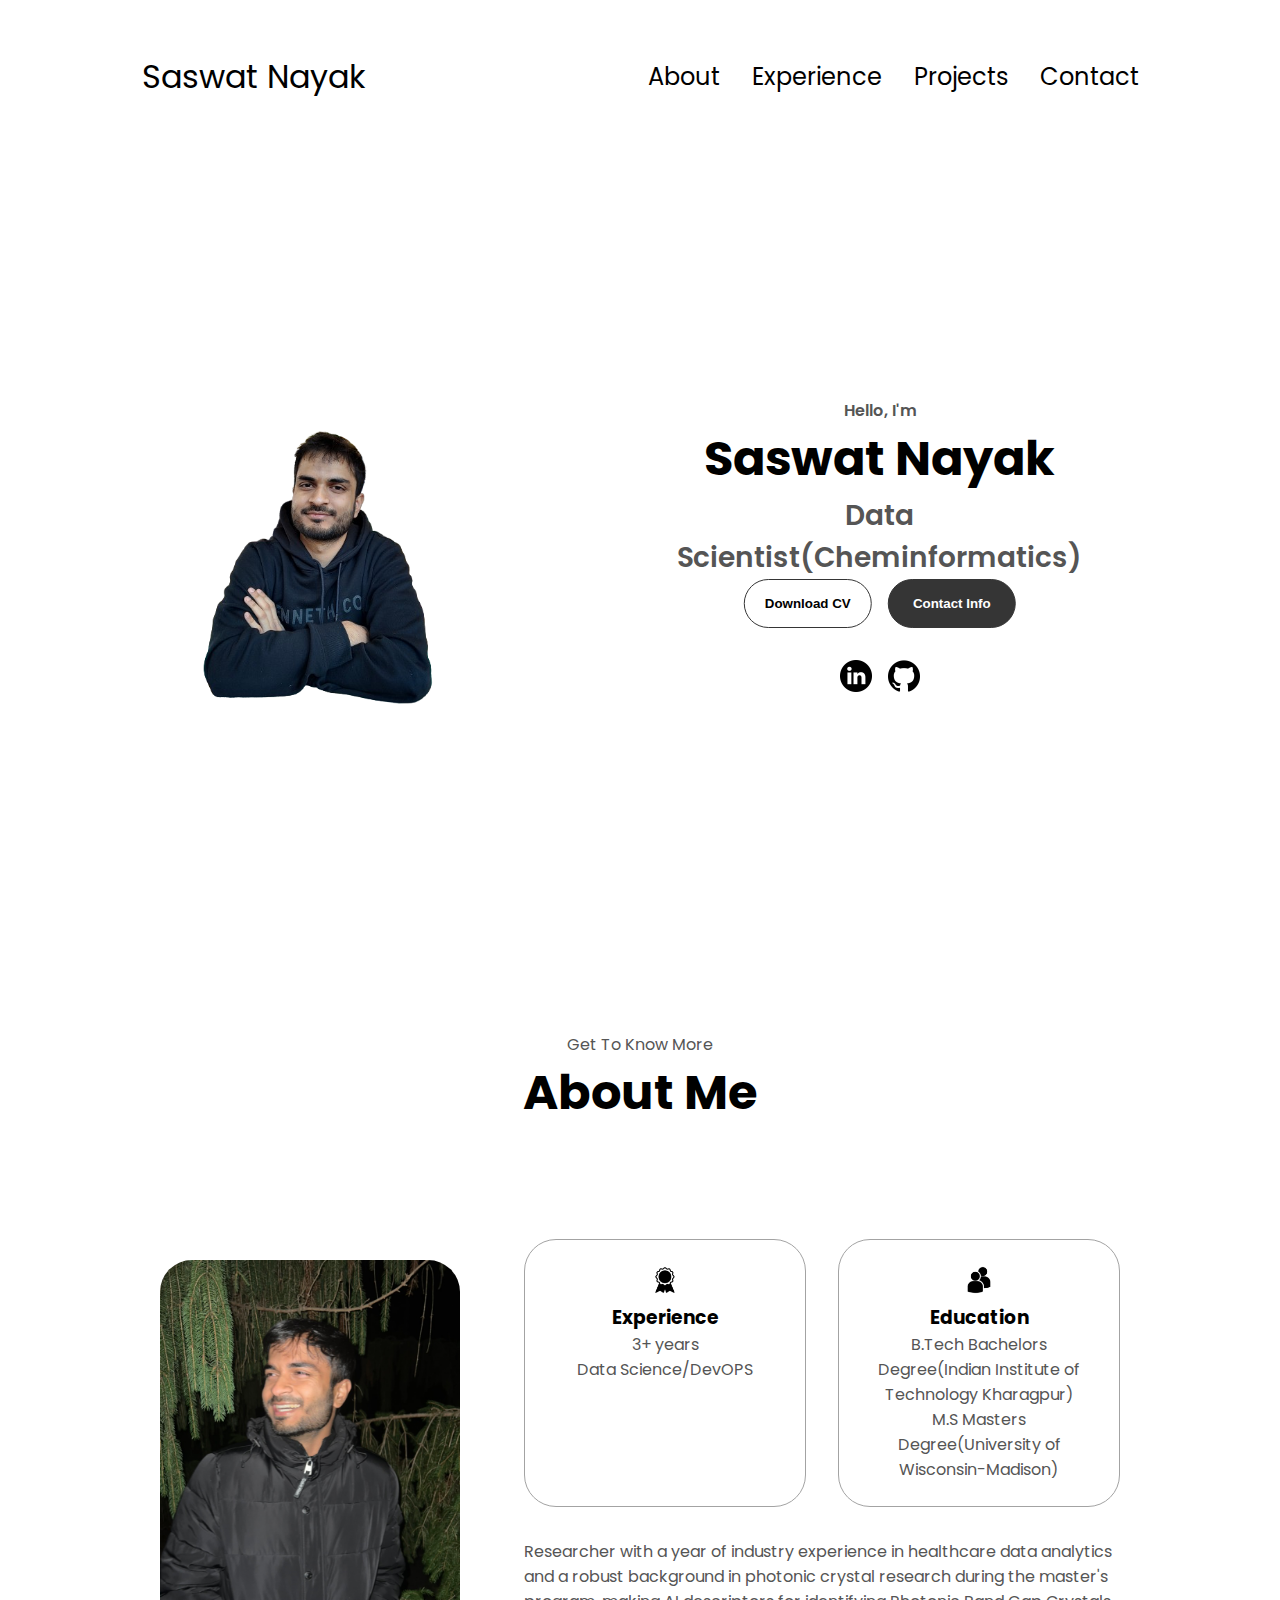
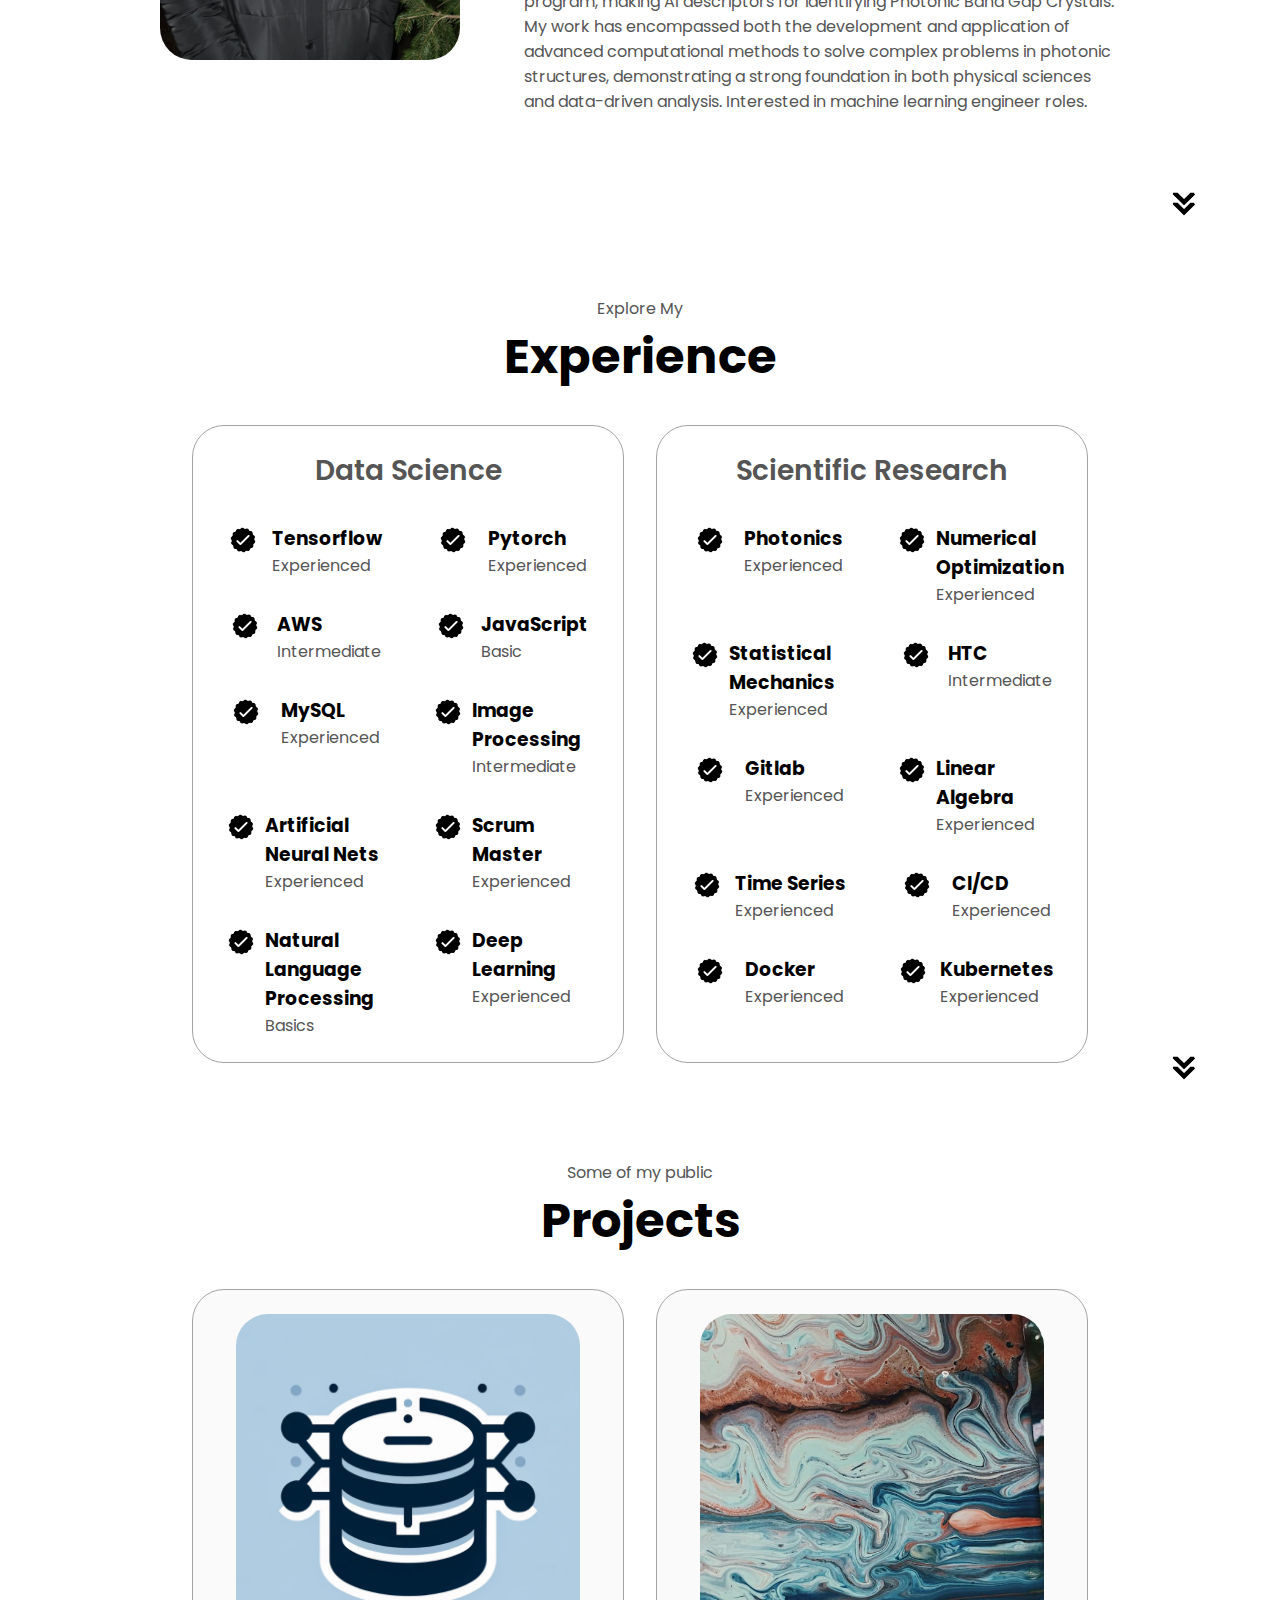
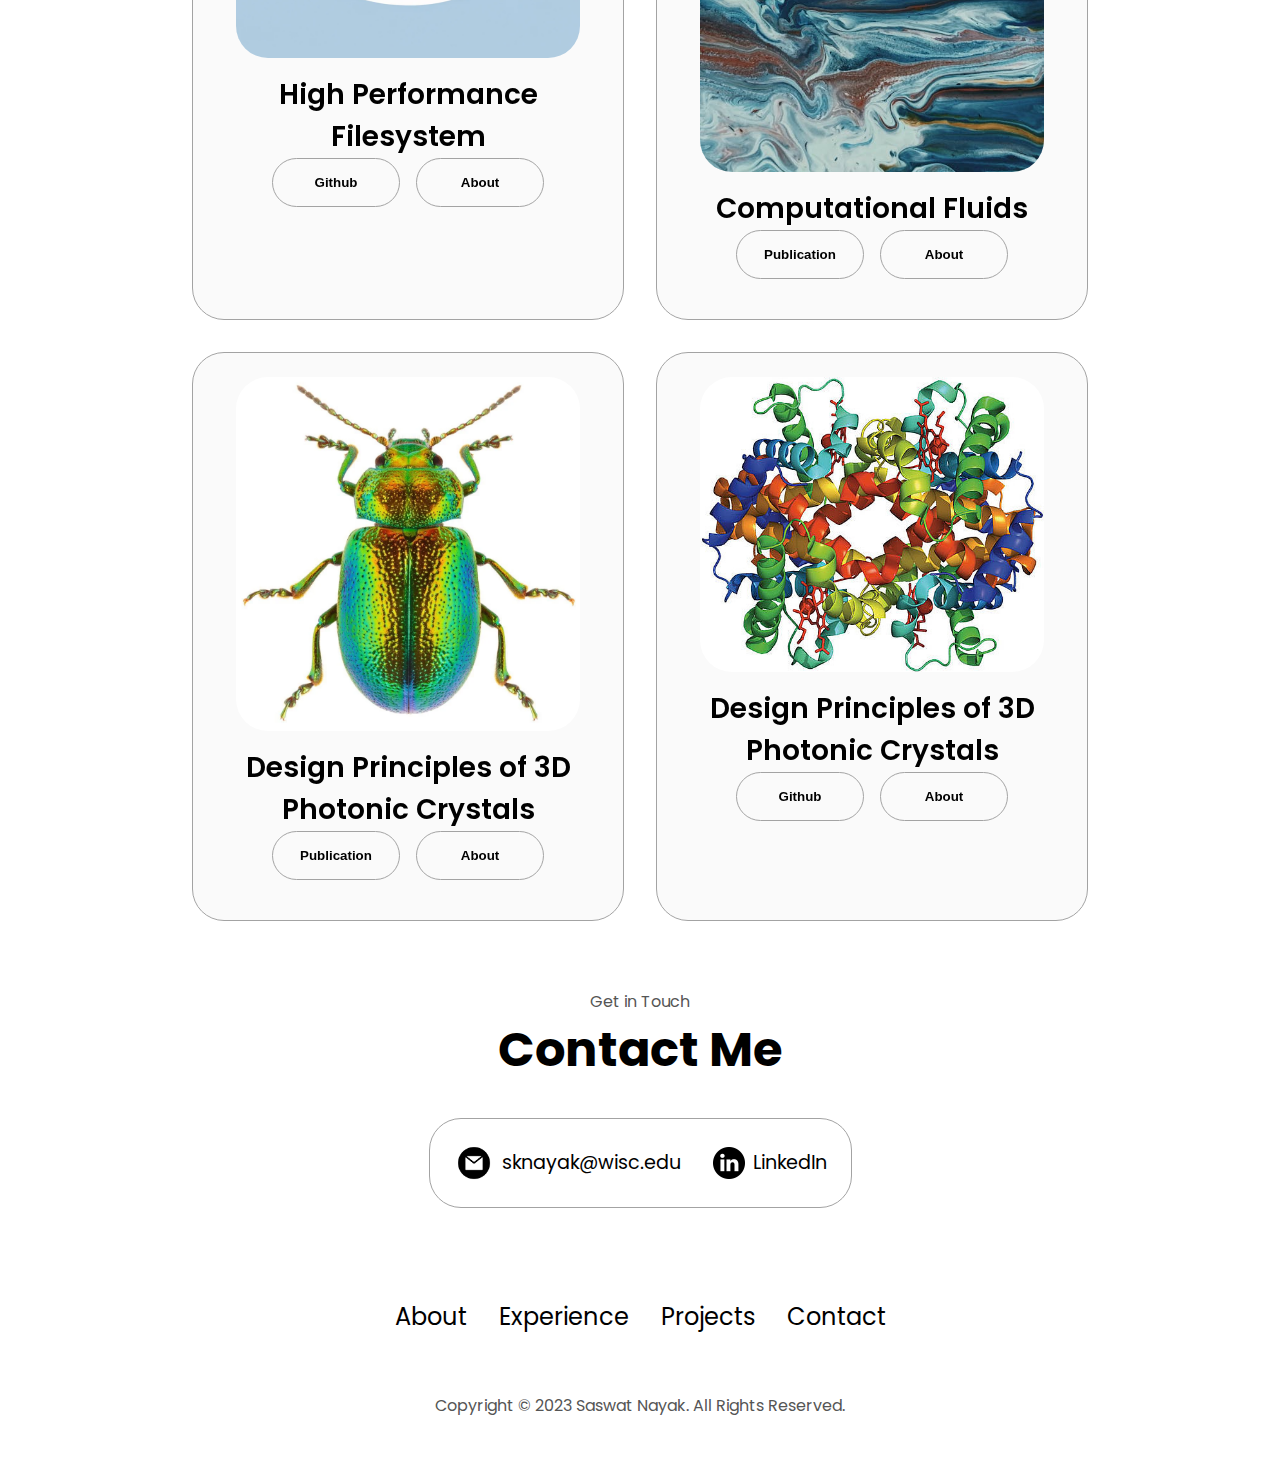
==== index.html @ d93300bd "Update index.html(Cheminformatics)" ====
<!DOCTYPE html>
<html lang="en">
  <head>
    <meta charset="UTF-8" />
    <meta http-equiv="X-UA-Compatible" content="IE=edge" />
    <meta name="viewport" content="width=device-width, initial-scale=1.0" />
    <title>My Portfolio</title>
    <link rel="stylesheet" href="style.css" />
    <link rel="stylesheet" href="mediaqueries.css" />
  </head>
  <body>
    <nav id="desktop-nav">
      <div class="logo">Saswat Nayak</div>
      <div>
        <ul class="nav-links">
          <li><a href="#about">About</a></li>
          <li><a href="#experience">Experience</a></li>
          <li><a href="#projects">Projects</a></li>
          <li><a href="#contact">Contact</a></li>
        </ul>
      </div>
    </nav>
    <nav id="hamburger-nav">
      <div class="logo">Saswat Nayak</div>
      <div class="hamburger-menu">
        <div class="hamburger-icon" onclick="toggleMenu()">
          <span></span>
          <span></span>
          <span></span>
        </div>
        <div class="menu-links">
          <li><a href="#about" onclick="toggleMenu()">About</a></li>
          <li><a href="#experience" onclick="toggleMenu()">Experience</a></li>
          <li><a href="#projects" onclick="toggleMenu()">Projects</a></li>
          <li><a href="#contact" onclick="toggleMenu()">Contact</a></li>
        </div>
      </div>
    </nav>
    <section id="profile">
      <div class="section__pic-container">
        <img src="./assets/profile-pic.png" alt="Saswat Nayak profile picture" />
      </div>
      <div class="section__text">
        <p class="section__text__p1">Hello, I'm</p>
        <h1 class="title">Saswat Nayak</h1>
        <p class="section__text__p2">Data Scientist(Cheminformatics)</p>
        <div class="btn-container">
          <button
            class="btn btn-color-2"
            onclick="window.open('./assets/resume-example.pdf')"
          >
            Download CV
          </button>
          <button class="btn btn-color-1" onclick="location.href='./#contact'">
            Contact Info
          </button>
        </div>
        <div id="socials-container">
          <img
            src="./assets/linkedin.png"
            alt="My LinkedIn profile"
            class="icon"
            onclick="location.href='https://www.linkedin.com/in/saswat-nayak-664a30121/'"
          />
          <img
            src="./assets/github.png"
            alt="My Github profile"
            class="icon"
            onclick="location.href='https://github.com/saswatnayak1998'"
          />
        </div>
      </div>
    </section>
    <section id="about">
      <p class="section__text__p1">Get To Know More</p>
      <h1 class="title">About Me</h1>
      <div class="section-container">
        <div class="section__pic-container">
          <img
            src="./assets/about-pic.png"
            alt="Profile picture"
            class="about-pic"
          />
        </div>
        <div class="about-details-container">
          <div class="about-containers">
            <div class="details-container">
              <img
                src="./assets/experience.png"
                alt="Experience icon"
                class="icon"
              />
              <h3>Experience</h3>
              <p>3+ years <br />Data Science/DevOPS</p>
            </div>
            <div class="details-container">
              <img
                src="./assets/education.png"
                alt="Education icon"
                class="icon"
              />
              <h3>Education</h3>
              <p>B.Tech Bachelors Degree(Indian Institute of Technology Kharagpur)<br />M.S Masters Degree(University of Wisconsin-Madison)</p>
            </div>
          </div>
          <div class="text-container">
            <p>
              Researcher with a year of industry experience in healthcare data analytics and a robust background in photonic crystal research during the master's program, making AI descriptors for identifying Photonic Band Gap Crystals. My work has encompassed both the development and application of advanced computational methods to solve complex problems in photonic structures, demonstrating a strong foundation in both physical sciences and data-driven analysis. Interested in machine learning engineer roles.
            </p>
          </div>
        </div>
      </div>
      <img
        src="./assets/arrow.png"
        alt="Arrow icon"
        class="icon arrow"
        onclick="location.href='./#experience'"
      />
    </section>
    <section id="experience">
      <p class="section__text__p1">Explore My</p>
      <h1 class="title">Experience</h1>
      <div class="experience-details-container">
        <div class="about-containers">
          <div class="details-container">
            <h2 class="experience-sub-title">Data Science</h2>
            <div class="article-container">
              <article>
                <img
                  src="./assets/checkmark.png"
                  alt="Experience icon"
                  class="icon"
                />
                <div>
                  <h3>Tensorflow</h3>
                  <p>Experienced</p>
                </div>
              </article>
              <article>
                <img
                  src="./assets/checkmark.png"
                  alt="Experience icon"
                  class="icon"
                />
                <div>
                  <h3>Pytorch</h3>
                  <p>Experienced</p>
                </div>
              </article>
              <article>
                <img
                  src="./assets/checkmark.png"
                  alt="Experience icon"
                  class="icon"
                />
                <div>
                  <h3>AWS</h3>
                  <p>Intermediate</p>
                </div>
              </article>
              <article>
                <img
                  src="./assets/checkmark.png"
                  alt="Experience icon"
                  class="icon"
                />
                <div>
                  <h3>JavaScript</h3>
                  <p>Basic</p>
                </div>
              </article>
              <article>
                <img
                  src="./assets/checkmark.png"
                  alt="Experience icon"
                  class="icon"
                />
                <div>
                  <h3>MySQL</h3>
                  <p>Experienced</p>
                </div>
              </article>
              <article>
                <img
                  src="./assets/checkmark.png"
                  alt="Experience icon"
                  class="icon"
                />
                <div>
                  <h3>Image Processing</h3>
                  <p>Intermediate</p>
                </div>
              </article>
              <article>
                <img
                  src="./assets/checkmark.png"
                  alt="Experience icon"
                  class="icon"
                />
                <div>
                  <h3>Artificial Neural Nets</h3>
                  <p>Experienced</p>
                </div>
              </article>
              <article>
                <img
                  src="./assets/checkmark.png"
                  alt="Experience icon"
                  class="icon"
                />
                <div>
                  <h3>Scrum Master</h3>
                  <p>Experienced</p>
                </div>
              </article>
            </article>
            <article>
              <img
                src="./assets/checkmark.png"
                alt="Experience icon"
                class="icon"
              />
              <div>
                <h3>Natural Language Processing</h3>
                <p>Basics</p>
              </div>
            </article>
          </article>
          <article>
            <img
              src="./assets/checkmark.png"
              alt="Experience icon"
              class="icon"
            />
            <div>
              <h3>Deep Learning</h3>
              <p>Experienced</p>
            </div>
          </article>
        </article>


            </div>
          </div>
          <div class="details-container">
            <h2 class="experience-sub-title">Scientific Research</h2>
            <div class="article-container">
              <article>
                <img
                  src="./assets/checkmark.png"
                  alt="Experience icon"
                  class="icon"
                />
                <div>
                  <h3>Photonics</h3>
                  <p>Experienced</p>
                </div>
              </article>
              <article>
                <img
                  src="./assets/checkmark.png"
                  alt="Experience icon"
                  class="icon"
                />
                <div>
                  <h3>Numerical Optimization</h3>
                  <p>Experienced</p>
                </div>
              </article>
              
              <article>
                <img
                  src="./assets/checkmark.png"
                  alt="Experience icon"
                  class="icon"
                />
                <div>
                  <h3>Statistical Mechanics</h3>
                  <p>Experienced</p>
                </div>
              </article>
              <article>
                <img
                  src="./assets/checkmark.png"
                  alt="Experience icon"
                  class="icon"
                />
                <div>
                  <h3>HTC</h3>
                  <p>Intermediate</p>
                </div>
              </article>
              <article>
                <img
                  src="./assets/checkmark.png"
                  alt="Experience icon"
                  class="icon"
                />
                <div>
                  <h3>Gitlab</h3>
                  <p>Experienced</p>
                </div>
              </article>

              <article>
                <img
                  src="./assets/checkmark.png"
                  alt="Experience icon"
                  class="icon"
                />
                <div>
                  <h3>Linear Algebra</h3>
                  <p>Experienced</p>
                </div>
              </article>
              <article>
                <img
                  src="./assets/checkmark.png"
                  alt="Experience icon"
                  class="icon"
                />
                <div>
                  <h3>Time Series</h3>
                  <p>Experienced</p>
                </div>
              </article>
              <article>
                <img
                  src="./assets/checkmark.png"
                  alt="Experience icon"
                  class="icon"
                />
                <div>
                  <h3>CI/CD</h3>
                  <p>Experienced</p>
                </div>
              </article>
              <article>
                <img
                  src="./assets/checkmark.png"
                  alt="Experience icon"
                  class="icon"
                />
                <div>
                  <h3>Docker</h3>
                  <p>Experienced</p>
                </div>
              </article>
              <article>
                <img
                  src="./assets/checkmark.png"
                  alt="Experience icon"
                  class="icon"
                />
                <div>
                  <h3>Kubernetes</h3>
                  <p>Experienced</p>
                </div>
              </article>
            </div>
          </div>
        </div>
      </div>
      <img
        src="./assets/arrow.png"
        alt="Arrow icon"
        class="icon arrow"
        onclick="location.href='./#projects'"
      />
    </section>
    <section id="projects">
      <p class="section__text__p1">Some of my public</p>
      <h1 class="title">Projects</h1>
      <div class="experience-details-container">
        <div class="about-containers">
          <div class="details-container color-container">
            <div class="card-inner">
              <!-- Front Side -->
              <div class="card-front">
                <div class="article-container">
                <img src="./assets/project-1.png" alt="Project 1" class="project-img" /></div>
                <h2 class="experience-sub-title project-title">High Performance Filesystem</h2>
                <div class="btn-container">
                  <button class="btn btn-color-2 project-btn" onclick="location.href='https://github.com/saswatnayak1998/High_Performance_MySQL_Database'">Github</button>
                  <button class="btn btn-color-2 project-btn about-btn">About</button>
                </div>
              </div>
              <!-- Back Side -->
              <div class="card-back">
                <p>An efficient file system by utilizing a relational database as the underlying storage system. The system features a user-friendly web interface enabling users to seamlessly perform basic file system operations in addition to visualizing directories as tree structures. Within its database, the project will store the structure of files and directories, along with metadata such as permissions and creation/update dates. The web application will incorporate user login functionality, ensuring secure management of file system permissions.</p>
                <button class="btn btn-color-2 project-btn flip-back-btn">Back</button>
              </div>
            </div>
          </div>
          
          <div class="details-container color-container">
            <div class="card-inner">
              <!-- Front Side -->
              <div class="card-front">
                <div class="article-container">
                <img src="./assets/project-11.png" alt="Project 1" class="project-img" /></div>
                <h2 class="experience-sub-title project-title">Computational Fluids</h2>
                <div class="btn-container">
                  <button class="btn btn-color-2 project-btn" onclick="location.href='https://www.sciencedirect.com/science/article/abs/pii/S0009250921000373'">Publication</button>
                  <button class="btn btn-color-2 project-btn about-btn">About</button>
                </div>
              </div>
              <!-- Back Side -->
              <div class="card-back">
                <p>A study of the role of variable viscosity on the heat transfer in non-Newtonian fluid flow.</p>
                <button class="btn btn-color-2 project-btn flip-back-btn">Back</button>
              </div>
            </div>
          </div>

          <div class="details-container color-container">
            <div class="card-inner">
              <!-- Front Side -->
              <div class="card-front">
                <div class="article-container">
                <img src="./assets/project-2.png" alt="Project 1" class="project-img" /></div>
                <h2 class="experience-sub-title project-title">Design Principles of 3D Photonic Crystals</h2>
                <div class="btn-container">
                  <button class="btn btn-color-2 project-btn" onclick="location.href='https://www.sciencedirect.com/science/article/abs/pii/S0009250921000373'">Publication</button>
                  <button class="btn btn-color-2 project-btn about-btn">About</button>
                </div>
              </div>
              <!-- Back Side -->
              <div class="card-back">
                <p>We make 2 descriptors for 3D photonic crystals, one based on local environment, and one based on topology. Analyzing the ML featurizations for these photonic structures, we use the similarities within these feature spaces as a proxy for similarity between these crystals, and derive an "atlas" for photonic crystal design. Furthermore, we extract insights from these representations to guide self-assembly processes towards scalable, robust photonics manufacturing.</p>
                <button class="btn btn-color-2 project-btn flip-back-btn">Back</button>
              </div>
            </div>
          </div>

          <div class="details-container color-container">
            <div class="card-inner">
              <!-- Front Side -->
              <div class="card-front">
                <div class="article-container">
                <img src="./assets/project-3.png" alt="Project 1" class="project-img" /></div>
                <h2 class="experience-sub-title project-title">Design Principles of 3D Photonic Crystals</h2>
                <div class="btn-container">
                  <button class="btn btn-color-2 project-btn" onclick="location.href='https://github.com/saswatnayak1998/Parkinson_Prancers'">Github</button>
                  <button class="btn btn-color-2 project-btn about-btn">About</button>
                </div>
              </div>
              <!-- Back Side -->
              <div class="card-back">
                <p>The goal of this project is to predict MDS-UPDR scores, which measure progression in patients with Parkinson's disease. The Movement Disorder Society-Sponsored Revision of the Unified Parkinson's Disease Rating Scale (MDS-UPDRS) is a comprehensive assessment of both motor and non-motor symptoms associated with Parkinson's. We develop a model trained on data of protein and peptide levels over time in subjects with Parkinson’s disease versus normal age-matched control subjects.</p>
                <button class="btn btn-color-2 project-btn flip-back-btn">Back</button>
              </div>
            </div>
          </div>

          
        </div>
      </div>
      <img
        src="./assets/arrow.png"
        alt="Arrow icon"
        class="icon arrow"
        onclick="location.href='./#contact'"
      />
    </section>
    <section id="contact">
      <p class="section__text__p1">Get in Touch</p>
      <h1 class="title">Contact Me</h1>
      <div class="contact-info-upper-container">
        <div class="contact-info-container">
          <img
            src="./assets/email.png"
            alt="Email icon"
            class="icon contact-icon email-icon"
          />
          <p><a href="mailto:sknayak@wisc.edu">sknayak@wisc.edu</a></p>
        </div>
        <div class="contact-info-container">
          <img
            src="./assets/linkedin.png"
            alt="LinkedIn icon"
            class="icon contact-icon"
          />
          <p><a href="https://www.linkedin.com/in/saswat-nayak-664a30121/">LinkedIn</a></p>
        </div>
      </div>
    </section>
    <footer>
      <nav>
        <div class="nav-links-container">
          <ul class="nav-links">
            <li><a href="#about">About</a></li>
            <li><a href="#experience">Experience</a></li>
            <li><a href="#projects">Projects</a></li>
            <li><a href="#contact">Contact</a></li>
          </ul>
        </div>
      </nav>
      <p>Copyright &#169; 2023 Saswat Nayak. All Rights Reserved.</p>
    </footer>
    <script src="script.js"></script>
  </body>
</html>
---- style.css ----
/* GENERAL */

@import url("https://fonts.googleapis.com/css2?family=Poppins:wght@300;400;500;600&display=swap");

* {
  margin: 0;
  padding: 0;
}

body {
  font-family: "Poppins", sans-serif;
}

html {
  scroll-behavior: smooth;
}

p {
  color: rgb(85, 85, 85);
}

/* TRANSITION */

a,
.btn {
  transition: all 300ms ease;
}

/* DESKTOP NAV */

nav,
.nav-links {
  display: flex;
}

nav {
  justify-content: space-around;
  align-items: center;
  height: 17vh;
}

.nav-links {
  gap: 2rem;
  list-style: none;
  font-size: 1.5rem;
}

a {
  color: black;
  text-decoration: none;
  text-decoration-color: white;
}

a:hover {
  color: grey;
  text-decoration: underline;
  text-underline-offset: 1rem;
  text-decoration-color: rgb(181, 181, 181);
}

.logo {
  font-size: 2rem;
}

.logo:hover {
  cursor: default;
}

/* HAMBURGER MENU */

#hamburger-nav {
  display: none;
}

.hamburger-menu {
  position: relative;
  display: inline-block;
}

.hamburger-icon {
  display: flex;
  flex-direction: column;
  justify-content: space-between;
  height: 24px;
  width: 30px;
  cursor: pointer;
}

.hamburger-icon span {
  width: 100%;
  height: 2px;
  background-color: black;
  transition: all 0.3 ease-in-out;
}

.menu-links {
  position: absolute;
  top: 100%;
  right: 0;
  background-color: white;
  width: fit-content;
  max-height: 0;
  overflow: hidden;
  transition: all 0.3 ease-in-out;
}

.menu-links a {
  display: block;
  padding: 10px;
  text-align: center;
  font-size: 1.5rem;
  color: black;
  text-decoration: none;
  transition: all 0.3 ease-in-out;
}

.menu-links li {
  list-style: none;
}

.menu-links.open {
  max-height: 300px;
}

.hamburger-icon.open span:first-child {
  transform: rotate(45deg) translate(10px, 5px);
}

.hamburger-icon.open span:nth-child(2) {
  opacity: 0;
}

.hamburger-icon.open span:last-child {
  transform: rotate(-45deg) translate(10px, -5px);
}

.hamburger-icon span:first-child {
  transform: none;
}

.hamburger-icon span:first-child {
  opacity: 1;
}

.hamburger-icon span:first-child {
  transform: none;
}

/* SECTIONS */

section {
  padding-top: 4vh;
  height: 96vh;
  margin: 0 10rem;
  box-sizing: border-box;
  min-height: fit-content;
}

.section-container {
  display: flex;
}

/* PROFILE SECTION */

#profile {
  display: flex;
  justify-content: center;
  gap: 5rem;
  height: 80vh;
}

.section__pic-container {
  display: flex;
  height: 400px;
  width: 400px;
  margin: auto 0;
}

.section__text {
  align-self: center;
  text-align: center;
}

.section__text p {
  font-weight: 600;
}

.section__text__p1 {
  text-align: center;
}

.section__text__p2 {
  font-size: 1.75rem;
  margin-bottom: 1rem;
}

.title {
  font-size: 3rem;
  text-align: center;
}

#socials-container {
  display: flex;
  justify-content: center;
  margin-top: 1rem;
  gap: 1rem;
}

/* ICONS */

.icon {
  cursor: pointer;
  height: 2rem;
}

/* BUTTONS */

.btn-container {
  display: flex;
  justify-content: center;
  gap: 1rem;
}

.btn {
  font-weight: 600;
  transition: all 300ms ease;
  padding: 1rem;
  width: 8rem;
  border-radius: 2rem;
}

.btn-color-1,
.btn-color-2 {
  border: rgb(53, 53, 53) 0.1rem solid;
}

.btn-color-1:hover,
.btn-color-2:hover {
  cursor: pointer;
}

.btn-color-1,
.btn-color-2:hover {
  background: rgb(53, 53, 53);
  color: white;
}

.btn-color-1:hover {
  background: rgb(0, 0, 0);
}

.btn-color-2 {
  background: none;
}

.btn-color-2:hover {
  border: rgb(255, 255, 255) 0.1rem solid;
}

.btn-container {
  gap: 1rem;
}

/* ABOUT SECTION */

#about {
  position: relative;
}

.about-containers {
  gap: 2rem;
  margin-bottom: 2rem;
  margin-top: 2rem;
}

.about-details-container {
  justify-content: center;
  flex-direction: column;
}

.about-containers,
.about-details-container {
  display: flex;
}

.about-pic {
  border-radius: 2rem;
}

.arrow {
  position: absolute;
  right: -5rem;
  bottom: 2.5rem;
}

.details-container {
  padding: 1.5rem;
  flex: 1;
  background: white;
  border-radius: 2rem;
  border: rgb(53, 53, 53) 0.1rem solid;
  border-color: rgb(163, 163, 163);
  text-align: center;
}

.section-container {
  gap: 4rem;
  height: 80%;
}

.section__pic-container {
  height: 400px;
  width: 400px;
  margin: auto 0;
}

/* EXPERIENCE SECTION */

#experience {
  position: relative;
}

.experience-sub-title {
  color: rgb(85, 85, 85);
  font-weight: 600;
  font-size: 1.75rem;
  margin-bottom: 2rem;
}

.experience-details-container {
  display: flex;
  flex-direction: row; /* Align project containers in a row */
  flex-wrap: wrap; /* Allow the containers to wrap */
  justify-content: center; /* Center the containers in the viewport */
  gap: 2rem; /* Add some space between the project containers */
  max-width: 100%; /* Ensure the container does not exceed the width of the viewport */
  padding: 0 2rem; /* Add padding on the left and right */
}
.article-container {
  display: flex;
  text-align: initial;
  flex-wrap: wrap;
  flex-direction: row;
  gap: 2rem;
  justify-content: space-around;
}

article {
  display: flex;
  width: 10rem;
  justify-content: space-around;
  gap: 0.5rem;
}

article .icon {
  cursor: default;
}

/* PROJECTS SECTION */

#projects {
  position: center;
}

.color-container {
  border-color: rgb(163, 163, 163);
  background: rgb(250, 250, 250);
}

.project-img {
  border-radius: 2rem;
  width: 90%;
  height: 90%;
}

.project-title {
  margin: 1rem;
  color: black;
}

.project-btn {
  color: black;
  border-color: rgb(163, 163, 163);
}

/* CONTACT */

#contact {
  display: flex;
  justify-content: center;
  flex-direction: column;
  height: 70vh;
}

.contact-info-upper-container {
  display: flex;
  justify-content: center;
  border-radius: 2rem;
  border: rgb(53, 53, 53) 0.1rem solid;
  border-color: rgb(163, 163, 163);
  background: (250, 250, 250);
  margin: 2rem auto;
  padding: 0.5rem;
}

.contact-info-container {
  display: flex;
  align-items: center;
  justify-content: center;
  gap: 0.5rem;
  margin: 1rem;
}

.contact-info-container p {
  font-size: larger;
}

.contact-icon {
  cursor: default;
}

.email-icon {
  height: 2.5rem;
}

/* FOOTER SECTION */

footer {
  height: 26vh;
  margin: 0 1rem;
}

footer p {
  text-align: center;
}
.details-container {
  perspective: 500px; /* Adjust as needed for flip effect */
}

/* The flipping card inner */
.card-inner {
  position: relative;
  width: 100%;
  height: 100%;
  text-align: center;
  transition: transform 0.6s;
  transform-style: preserve-3d;
}

/* The front and back sides of the card */
.card-front, .card-back {
  position: relative;
  backface-visibility: hidden;

}


/* The back face */
.card-back {
  display: flex;
  flex-direction: column;
  justify-content: center; /* Align items vertically */
  align-items: center; /* Align items horizontally */
  padding: 20px; /* Adjust padding as necessary */
  height: 100%; /* Fill the height of the card */
  backface-visibility: hidden;
  transform: rotateY(180deg);
  position: absolute;
  top: 0;
  left: 0;
  right: 0;
  bottom: 0;
}
.card-back p {
  font-size: 12px; /* or any other size that fits your design */
  /* ...other styles... */
}
/* When container has flipped class */
.details-container.flipped .card-inner {
  transform: rotateY(180deg);
}

/* Adjustments to keep everything centered */
.btn-container {
  position: relative;
  bottom: 1rem;
  left: 50%;
  transform: translateX(-50%);
}
---- mediaqueries.css ----
@media screen and (max-width: 1400px) {
  #profile {
    height: 83vh;
    margin-bottom: 6rem;
  }
  .about-containers {
    flex-wrap: wrap;
  }
  #contact,
  #projects {
    height: fit-content;
  }
}

@media screen and (max-width: 1200px) {
  #desktop-nav {
    display: none;
  }
  #hamburger-nav {
    display: flex;
  }
  #experience,
  .experience-details-container {
    margin-top: 2rem;
  }
  #profile,
  .section-container {
    display: block;
  }
  .arrow {
    display: none;
  }
  section,
  .section-container {
    height: fit-content;
  }
  section {
    margin: 0 5%;
  }
  .section__pic-container {
    width: 275px;
    height: 275px;
    margin: 0 auto 2rem;
  }
  .about-containers {
    margin-top: 0;
  }
}

@media screen and (max-width: 600px) {
  #contact,
  footer {
    height: 40vh;
  }
  #profile {
    height: 83vh;
    margin-bottom: 0;
  }
  article {
    font-size: 1rem;
  }
  footer nav {
    height: fit-content;
    margin-bottom: 2rem;
  }
  .about-containers,
  .contact-info-upper-container,
  .btn-container {
    flex-wrap: wrap;
  }
  .contact-info-container {
    margin: 0;
  }
  .contact-info-container p,
  .nav-links li a {
    font-size: 1rem;
  }
  .experience-sub-title {
    font-size: 1.25rem;
  }
  .logo {
    font-size: 1.5rem;
  }
  .nav-links {
    flex-direction: column;
    gap: 0.5rem;
    text-align: center;
  }
  .section__pic-container {
    width: auto;
    height: 46vw;
    justify-content: center;
  }
  .section__text__p2 {
    font-size: 1.25rem;
  }
  .title {
    font-size: 2rem;
  }
  .text-container {
    text-align: justify;
  }
}
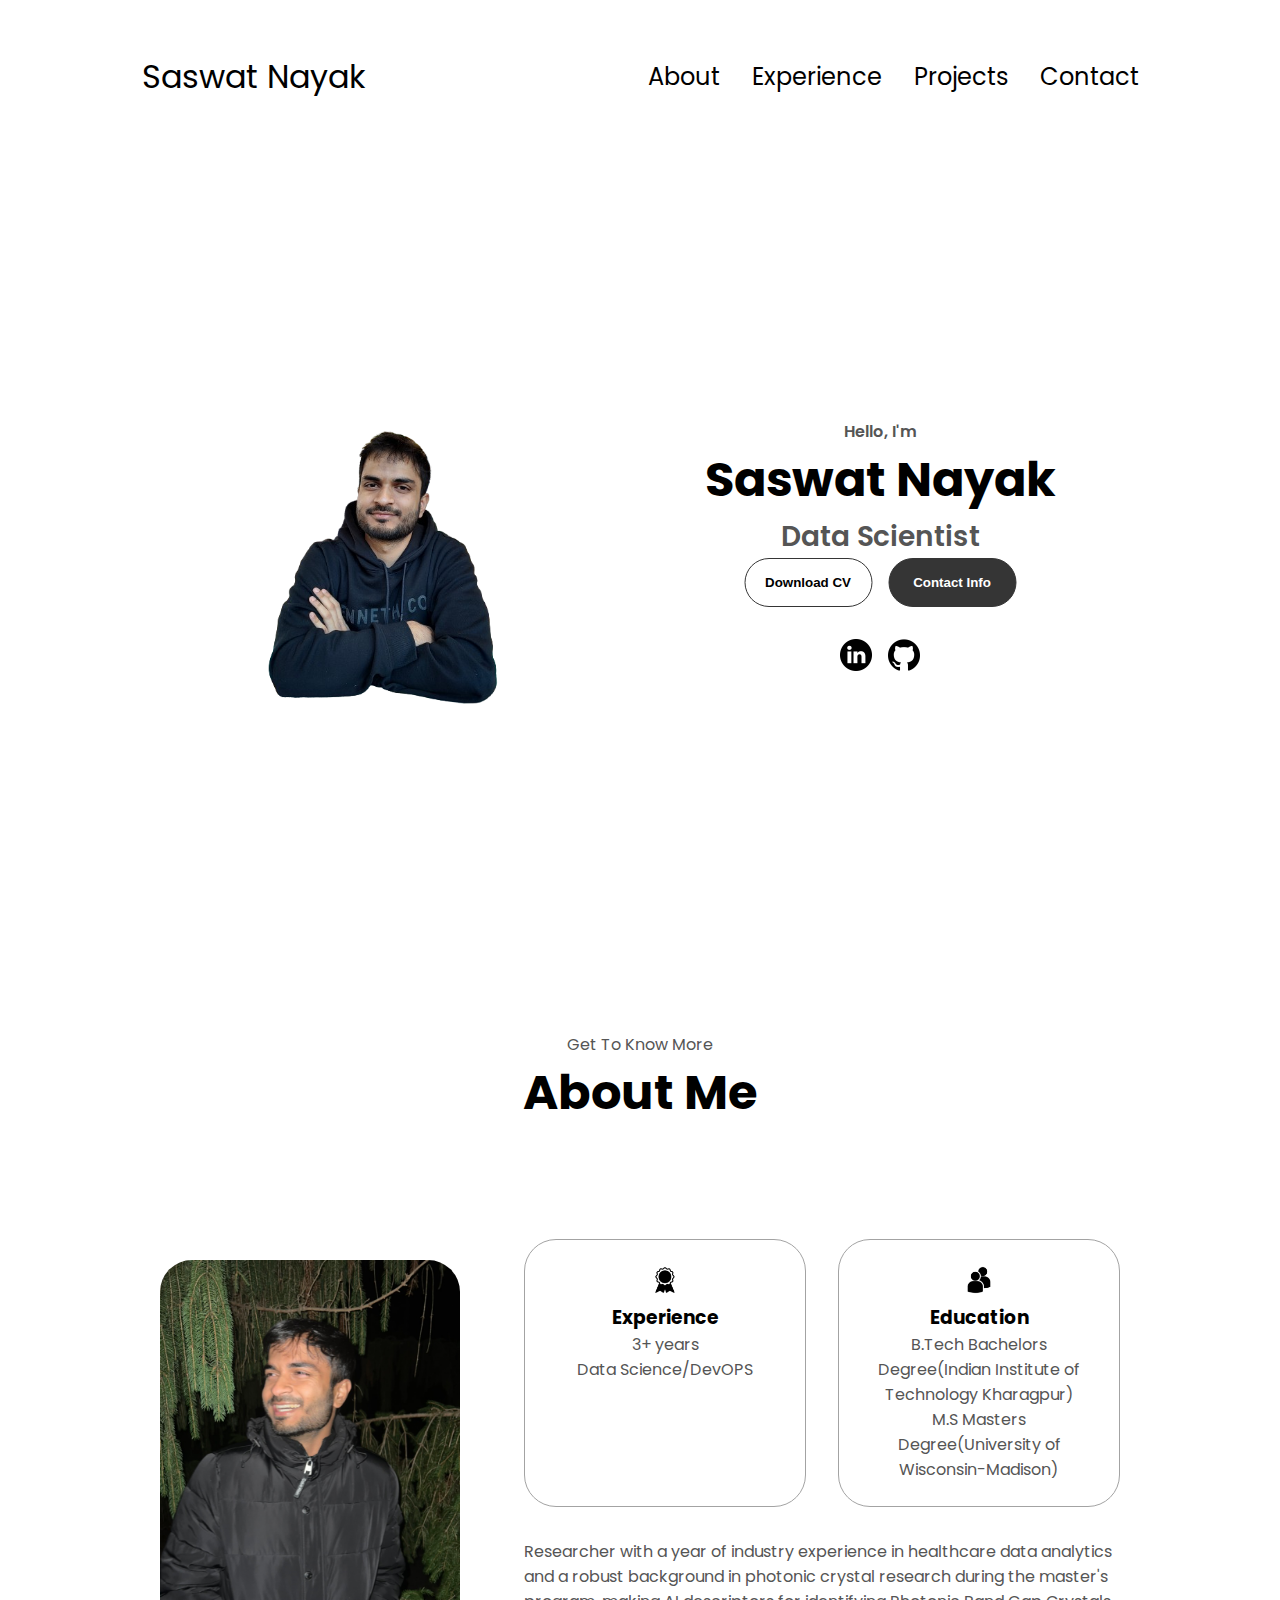
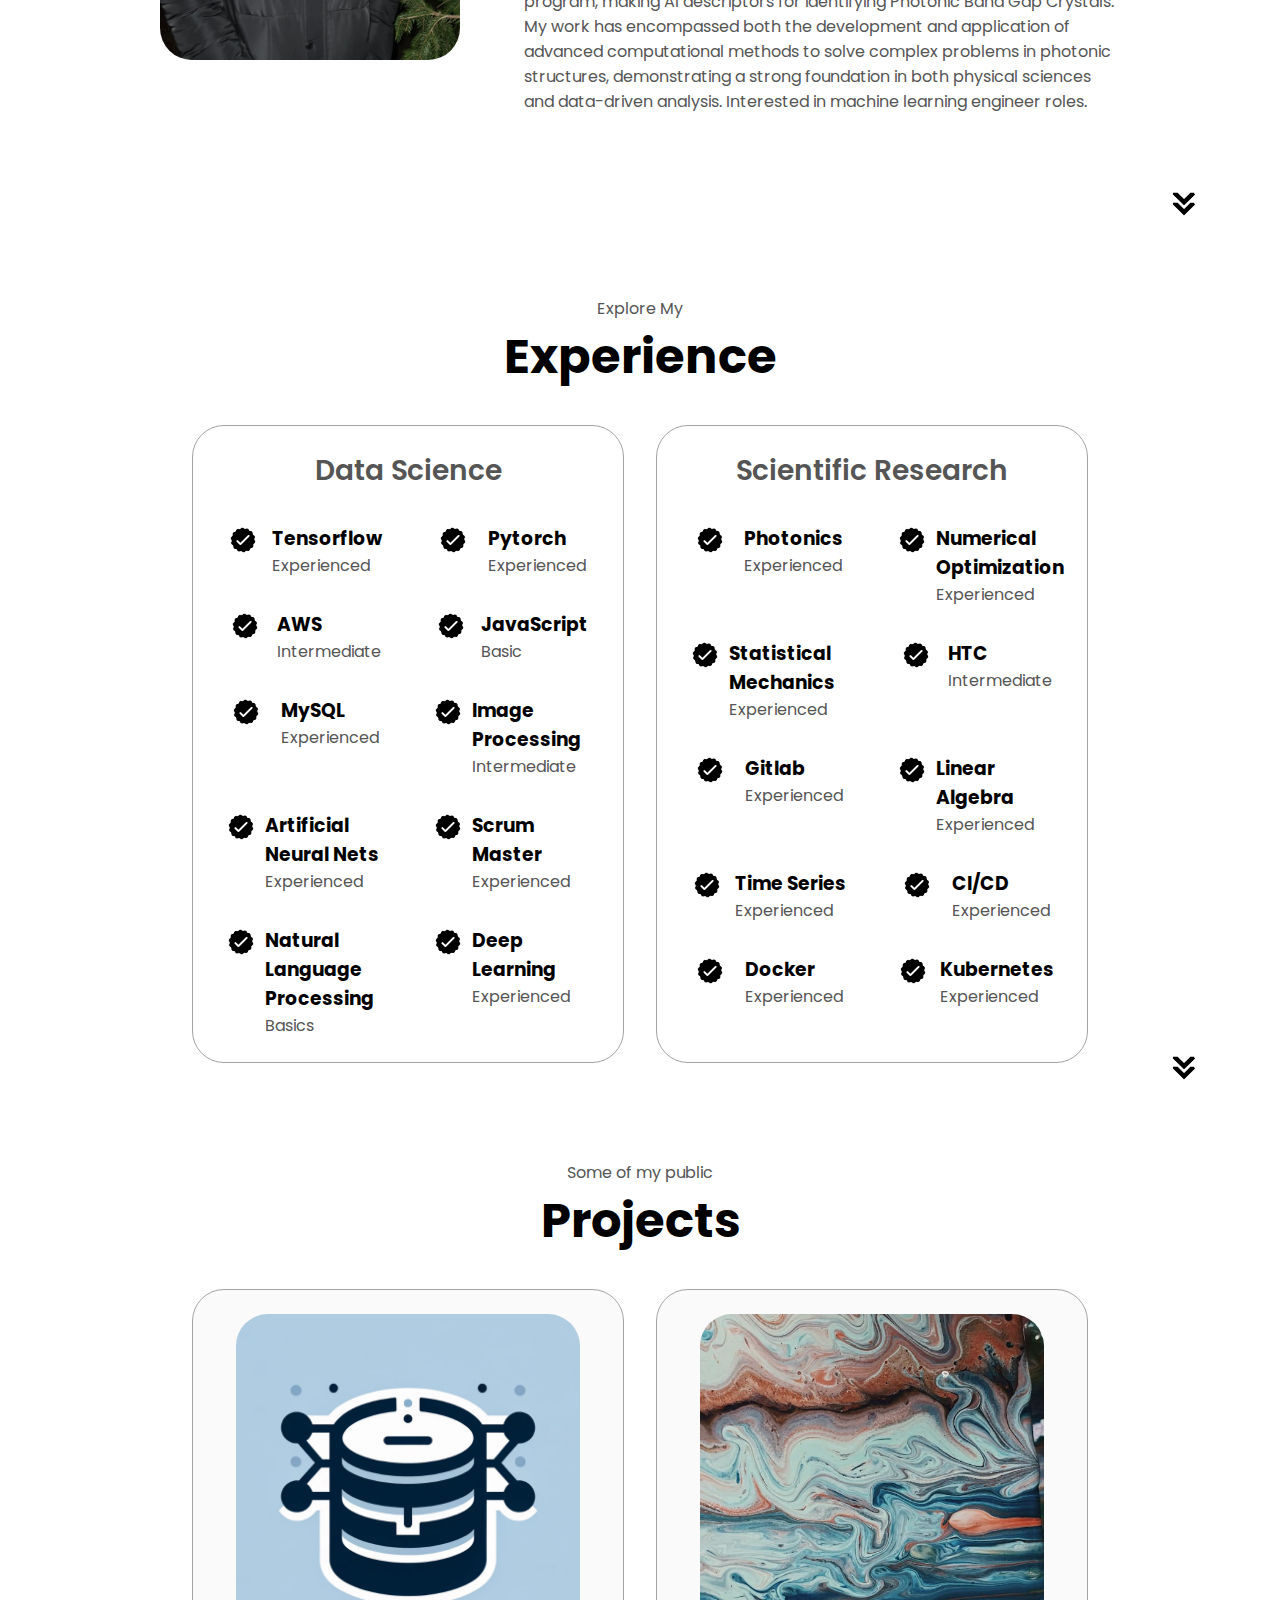
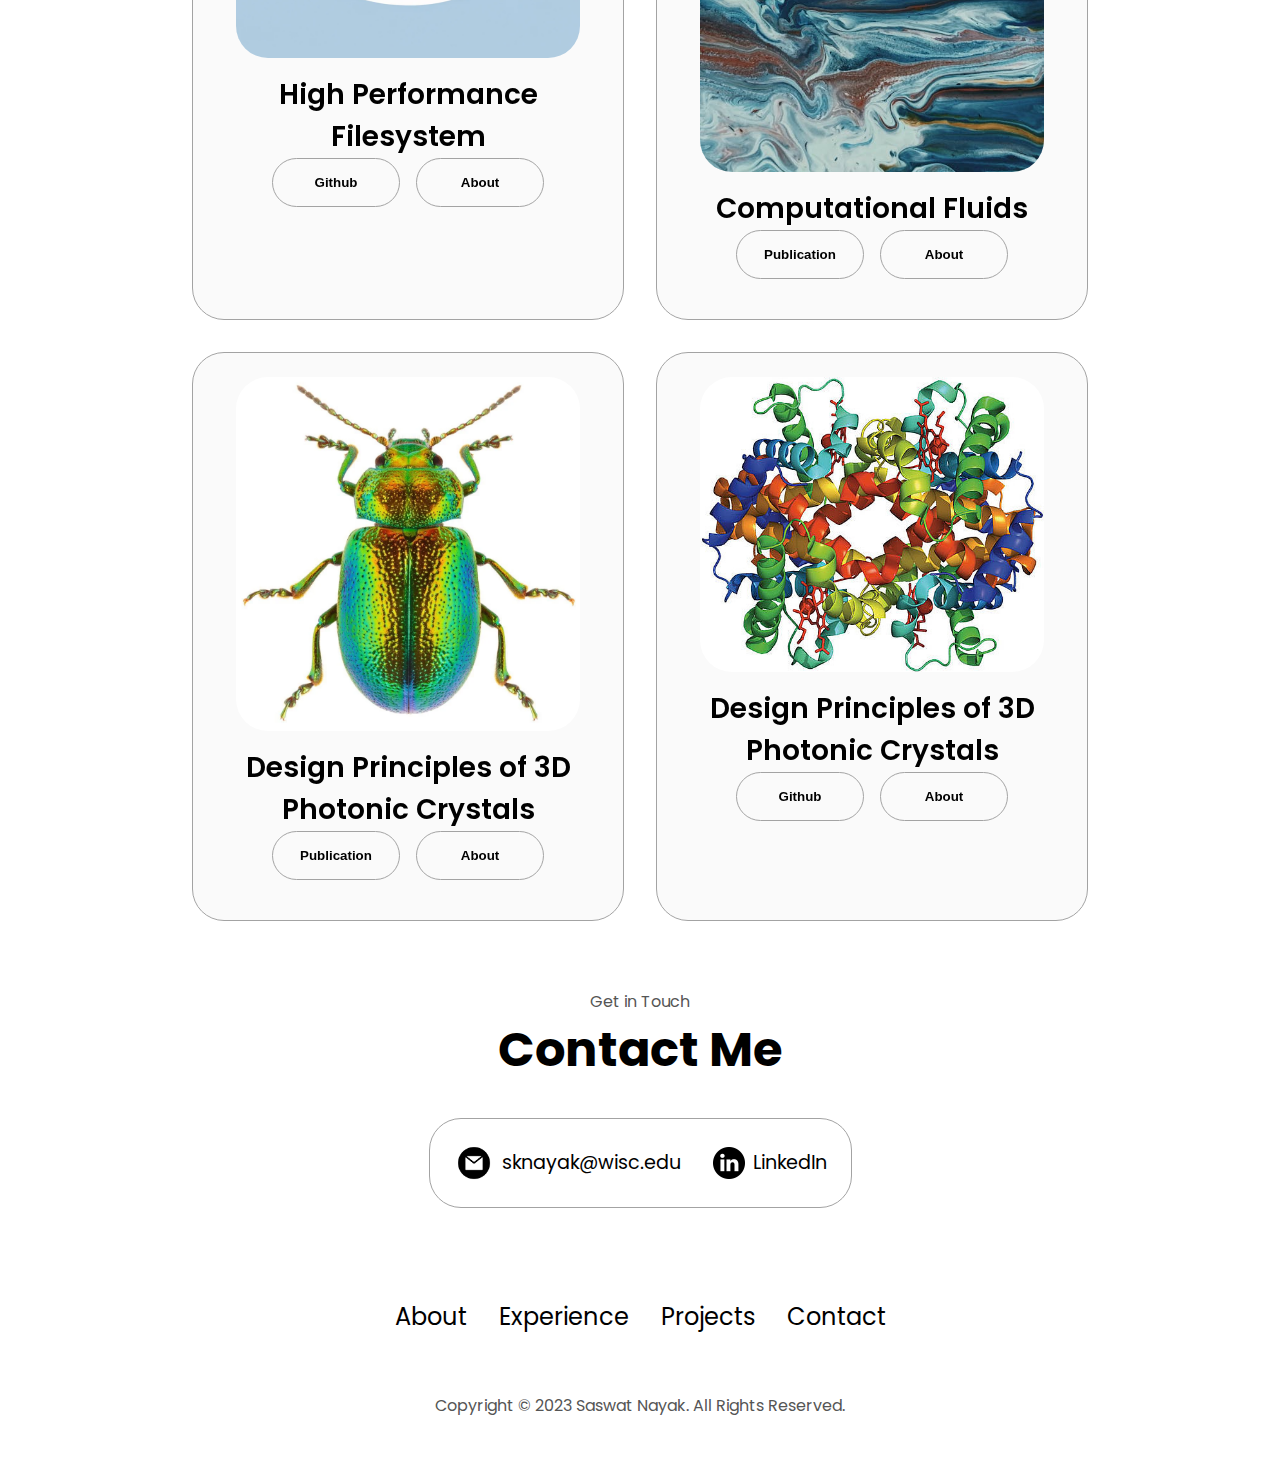
==== commit 58fc9312: "removed cheminformatics" ====
--- a/index.html
+++ b/index.html
@@ -1,6 +1,15 @@
 <!DOCTYPE html>
 <html lang="en">
   <head>
+      <!-- Google tag (gtag.js) -->
+  <script async src="https://www.googletagmanager.com/gtag/js?id=G-1Z3J92KPCK"></script>
+  <script>
+    window.dataLayer = window.dataLayer || [];
+    function gtag(){dataLayer.push(arguments);}
+    gtag('js', new Date());
+  
+    gtag('config', 'G-1Z3J92KPCK');
+  </script>
     <meta charset="UTF-8" />
     <meta http-equiv="X-UA-Compatible" content="IE=edge" />
     <meta name="viewport" content="width=device-width, initial-scale=1.0" />
@@ -43,7 +52,7 @@
       <div class="section__text">
         <p class="section__text__p1">Hello, I'm</p>
         <h1 class="title">Saswat Nayak</h1>
-        <p class="section__text__p2">Data Scientist(Cheminformatics)</p>
+        <p class="section__text__p2">Data Scientist</p>
         <div class="btn-container">
           <button
             class="btn btn-color-2"
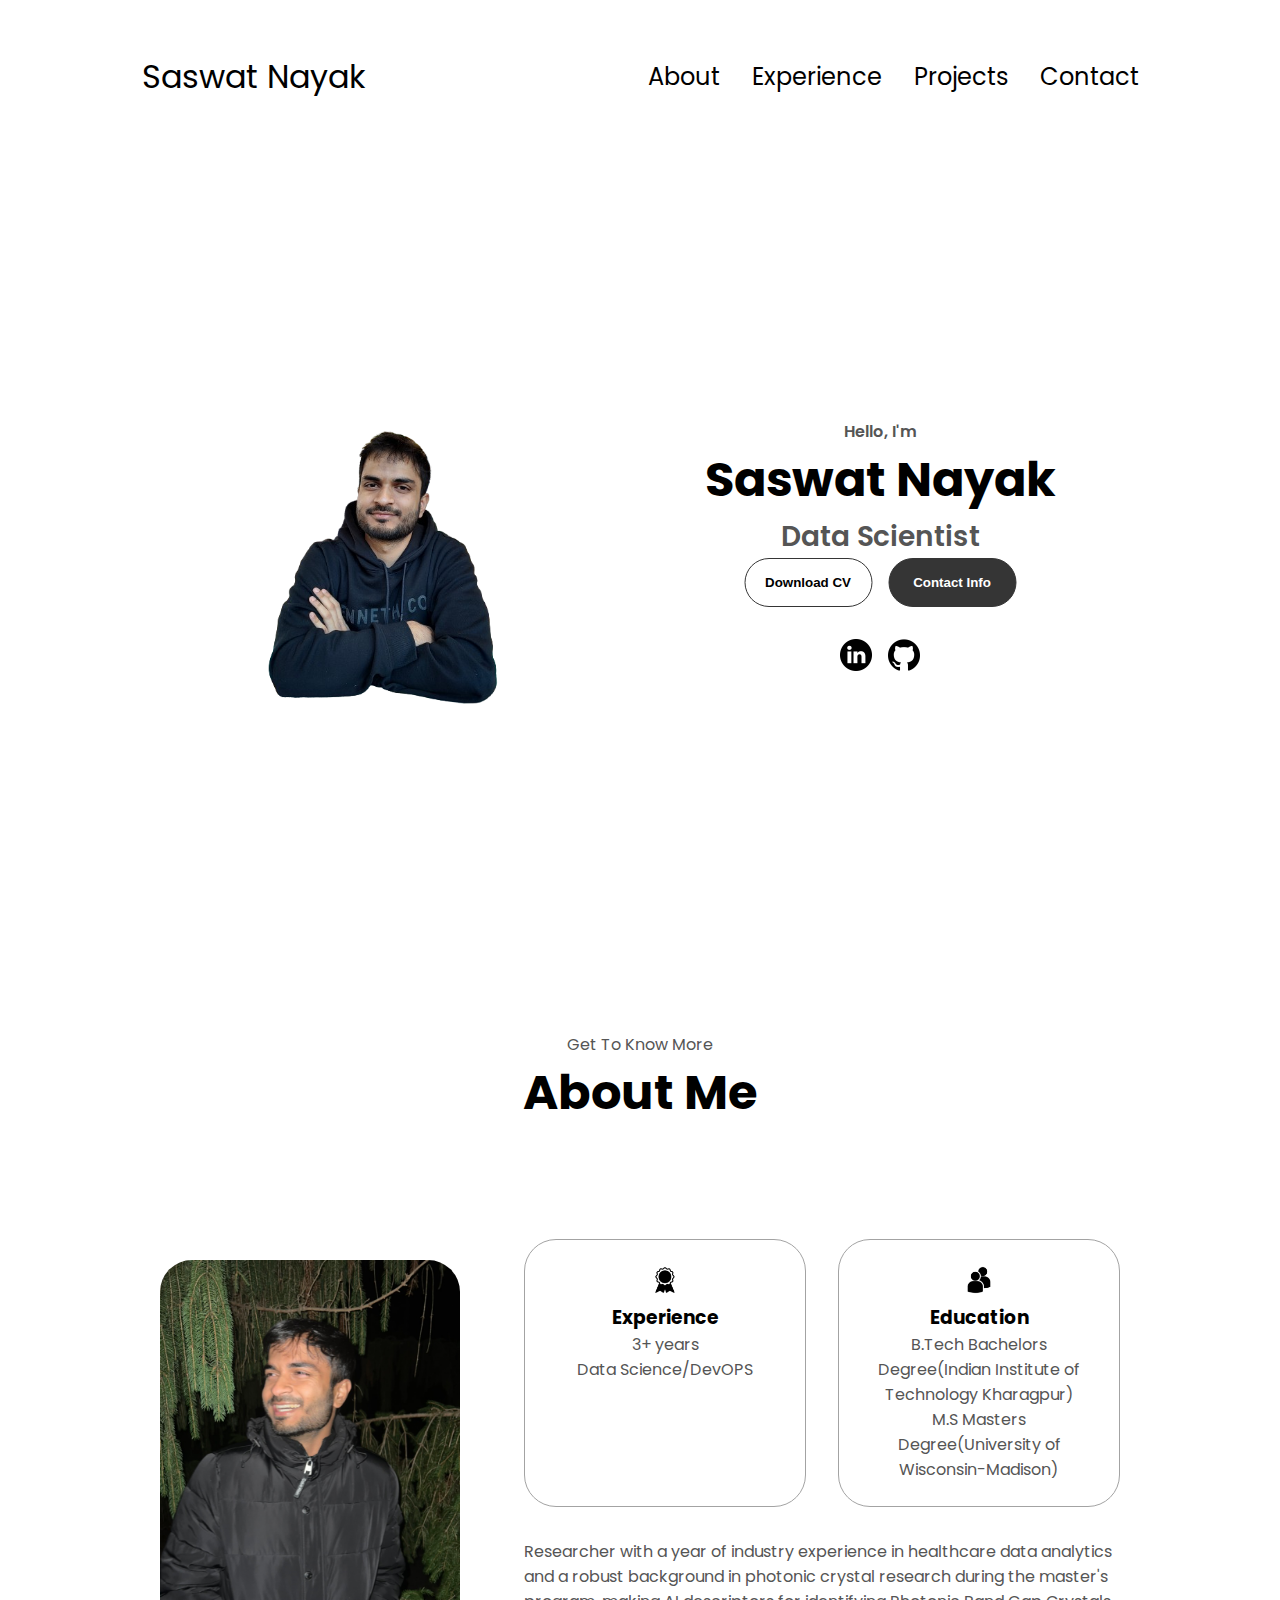
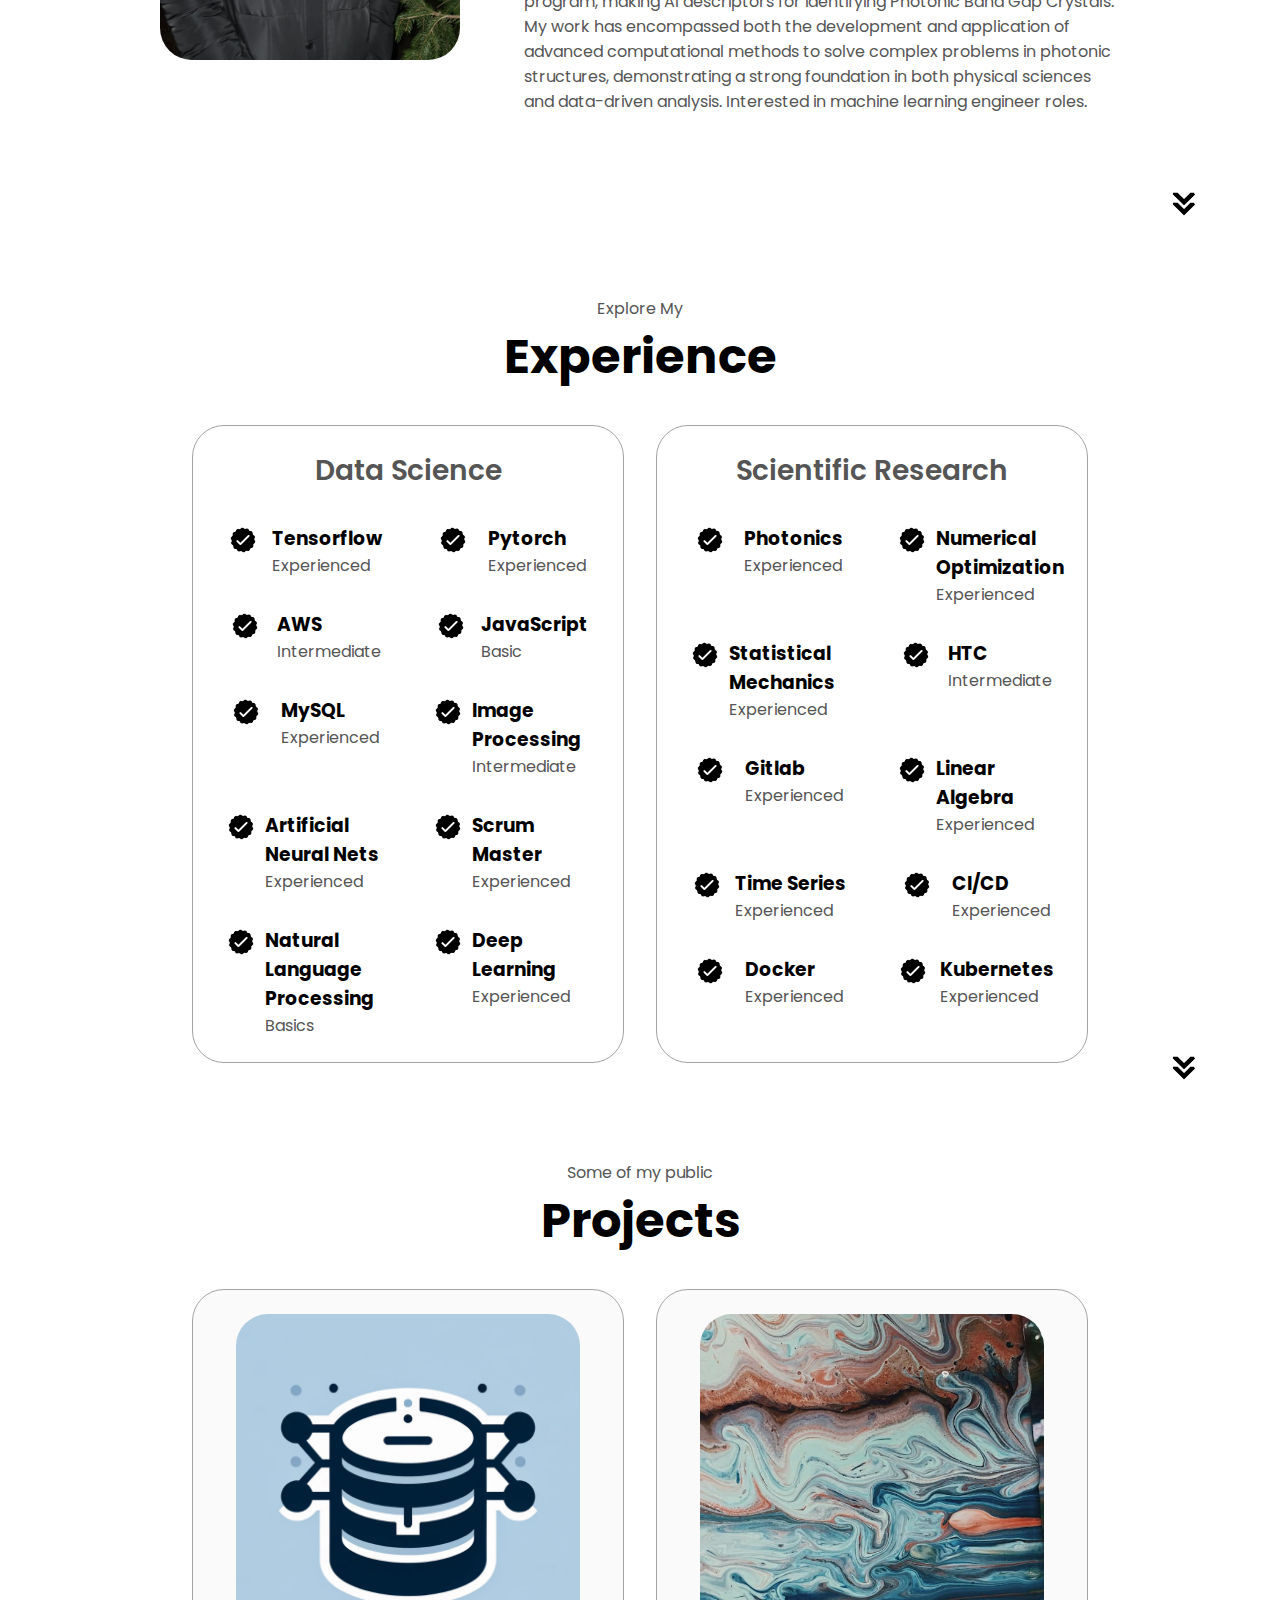
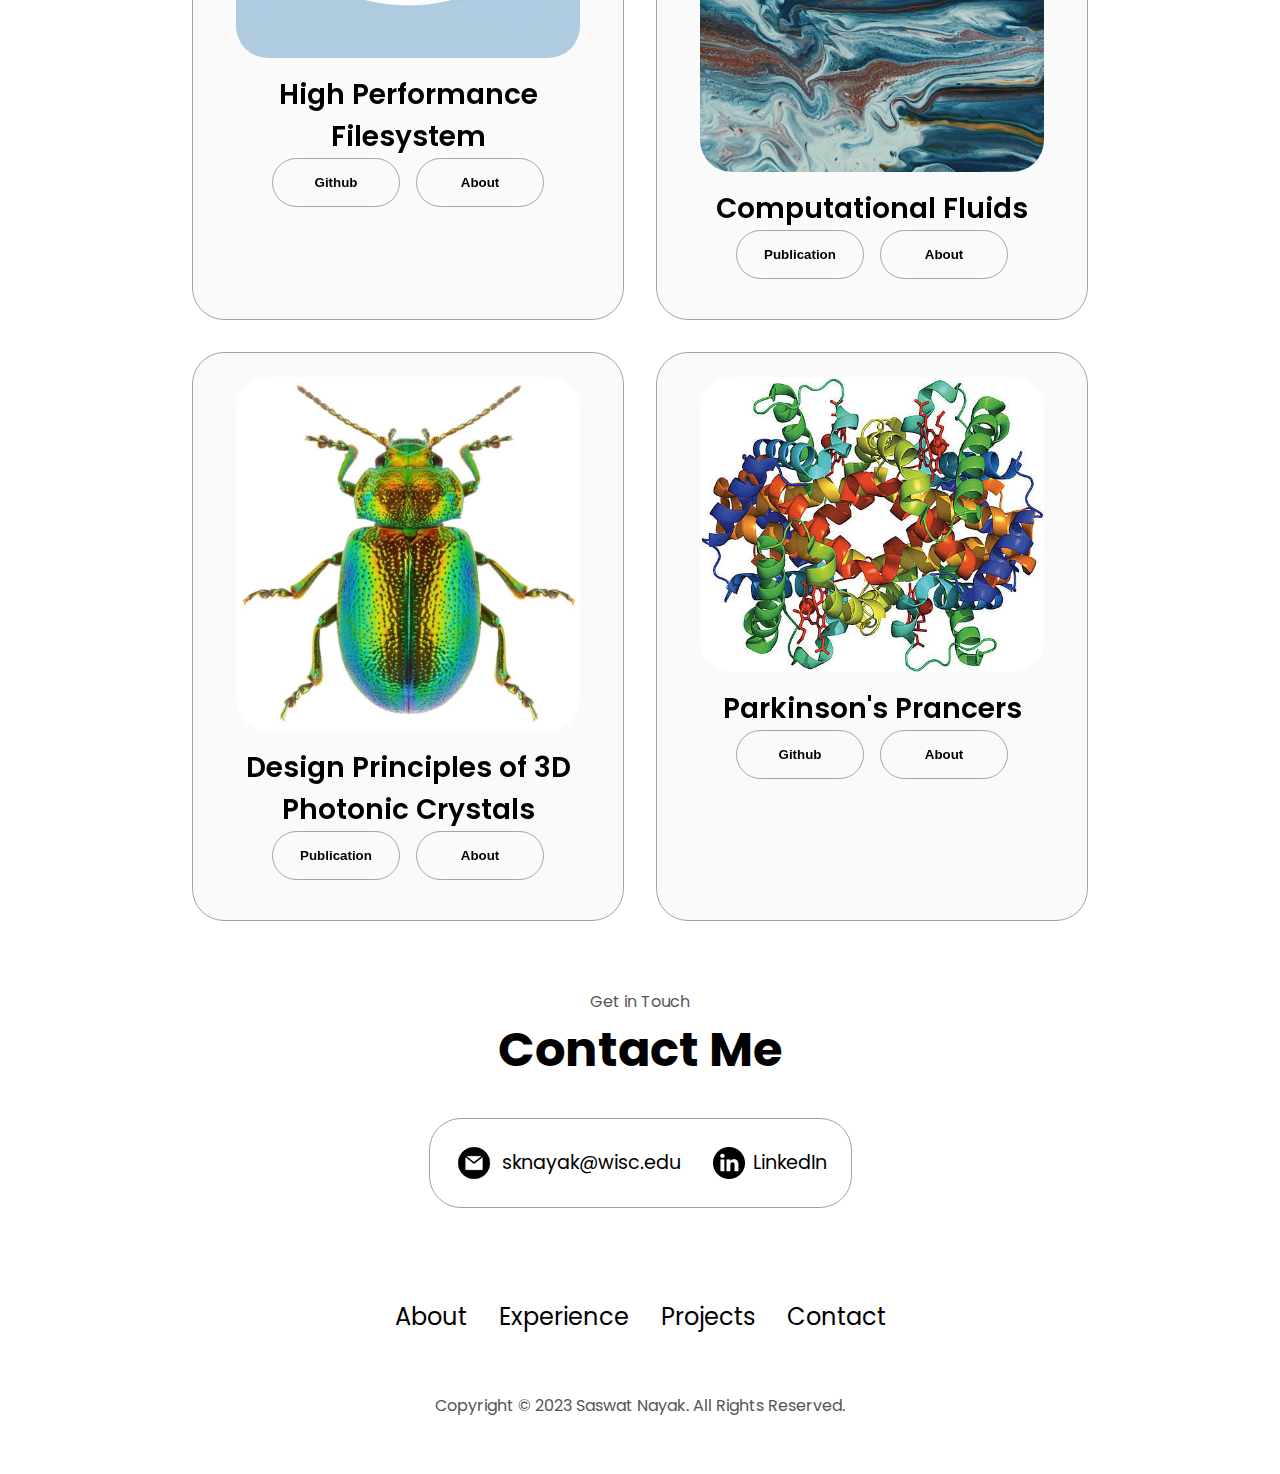
==== commit 9add1985: "fixed projects(parkinson, photonic)" ====
--- a/index.html
+++ b/index.html
@@ -430,7 +430,7 @@
                 <img src="./assets/project-2.png" alt="Project 1" class="project-img" /></div>
                 <h2 class="experience-sub-title project-title">Design Principles of 3D Photonic Crystals</h2>
                 <div class="btn-container">
-                  <button class="btn btn-color-2 project-btn" onclick="location.href='https://www.sciencedirect.com/science/article/abs/pii/S0009250921000373'">Publication</button>
+                  <button class="btn btn-color-2 project-btn" onclick="location.href='https://github.com/'">Publication</button>
                   <button class="btn btn-color-2 project-btn about-btn">About</button>
                 </div>
               </div>
@@ -448,7 +448,7 @@
               <div class="card-front">
                 <div class="article-container">
                 <img src="./assets/project-3.png" alt="Project 1" class="project-img" /></div>
-                <h2 class="experience-sub-title project-title">Design Principles of 3D Photonic Crystals</h2>
+                <h2 class="experience-sub-title project-title">Parkinson's Prancers</h2>
                 <div class="btn-container">
                   <button class="btn btn-color-2 project-btn" onclick="location.href='https://github.com/saswatnayak1998/Parkinson_Prancers'">Github</button>
                   <button class="btn btn-color-2 project-btn about-btn">About</button>
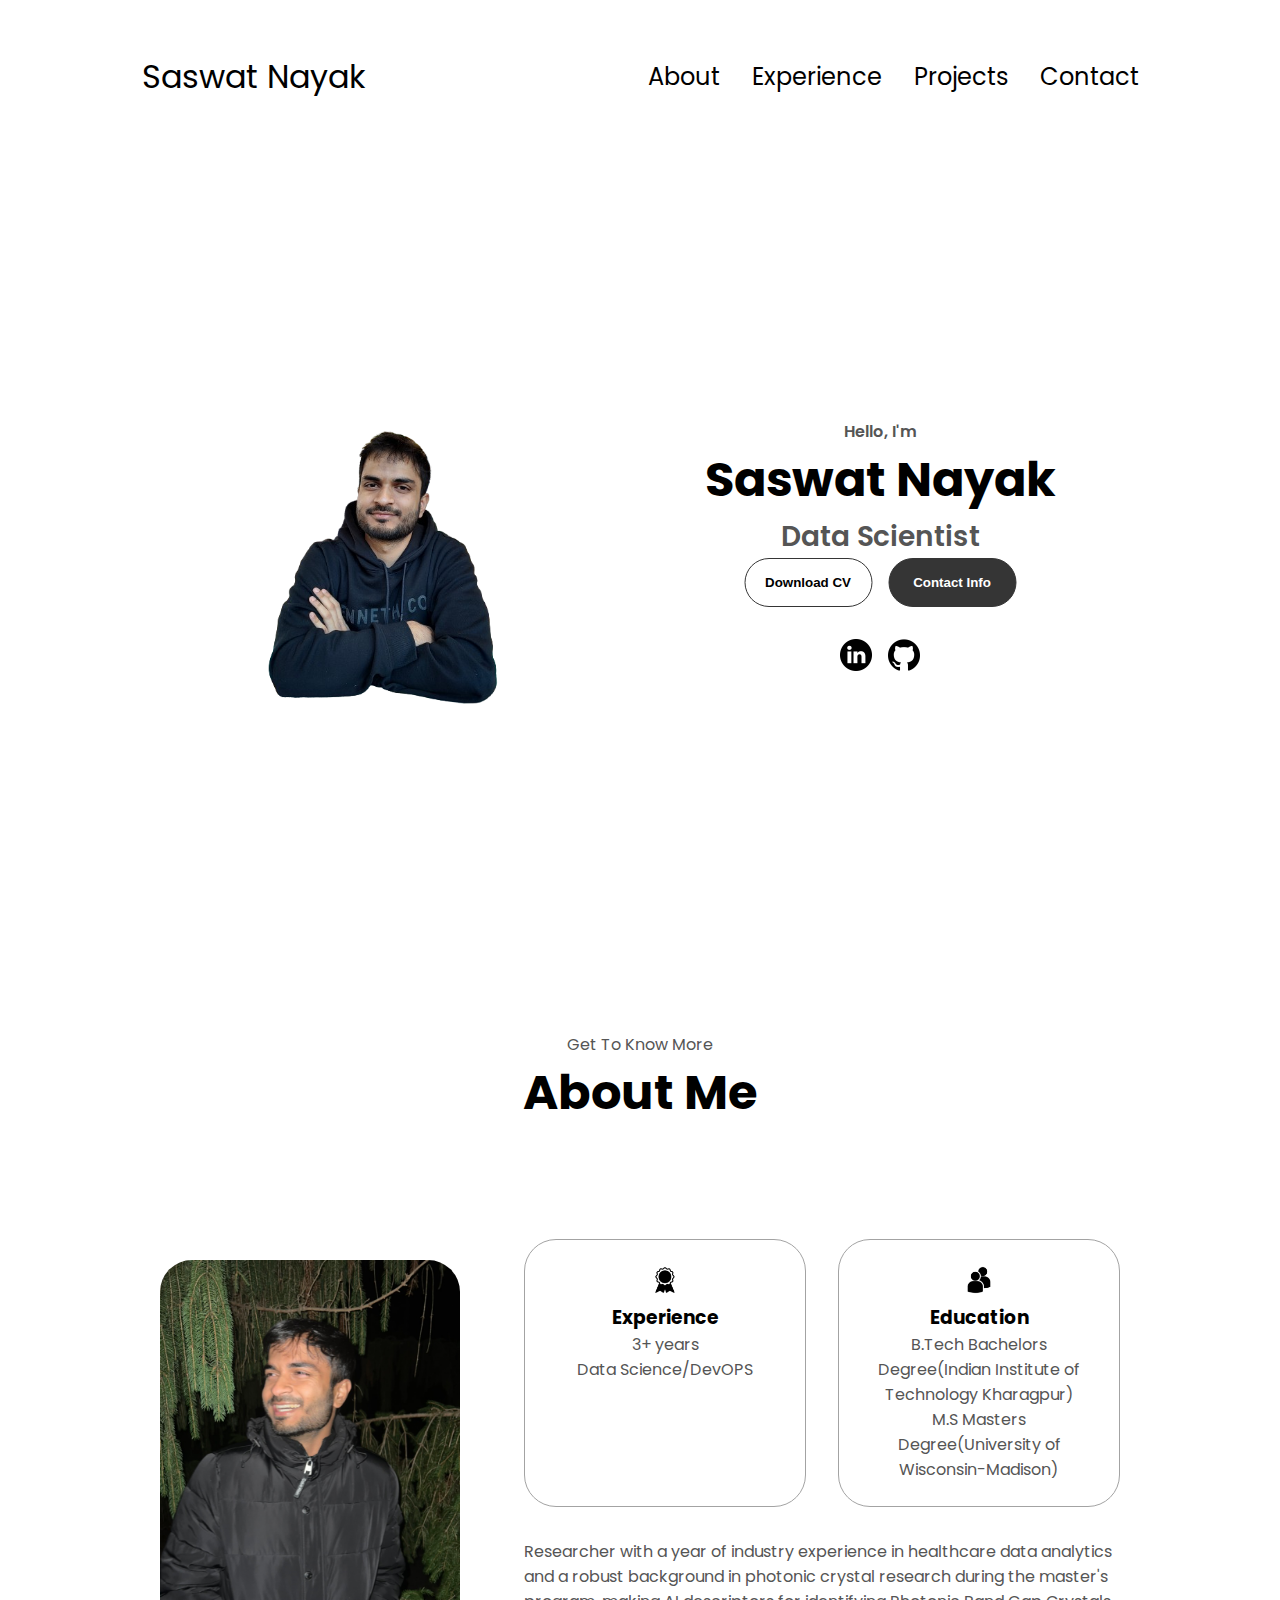
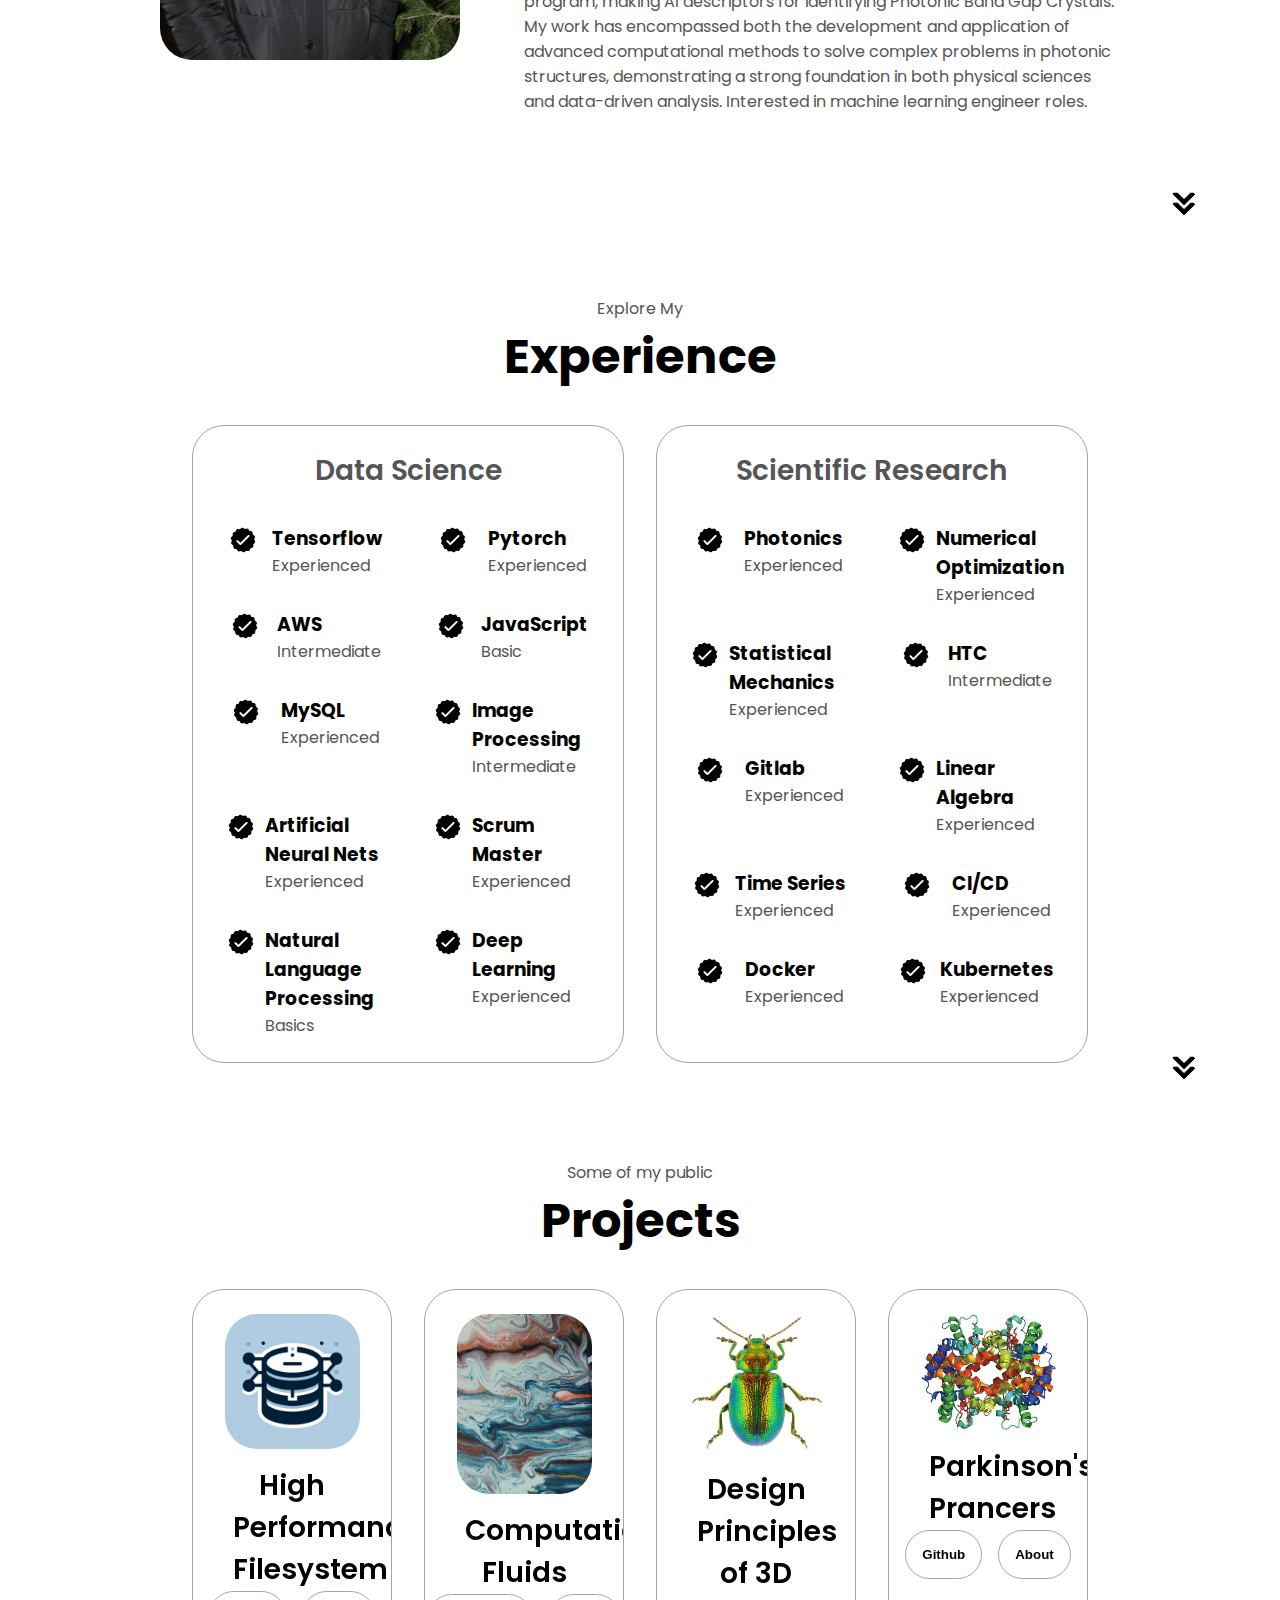
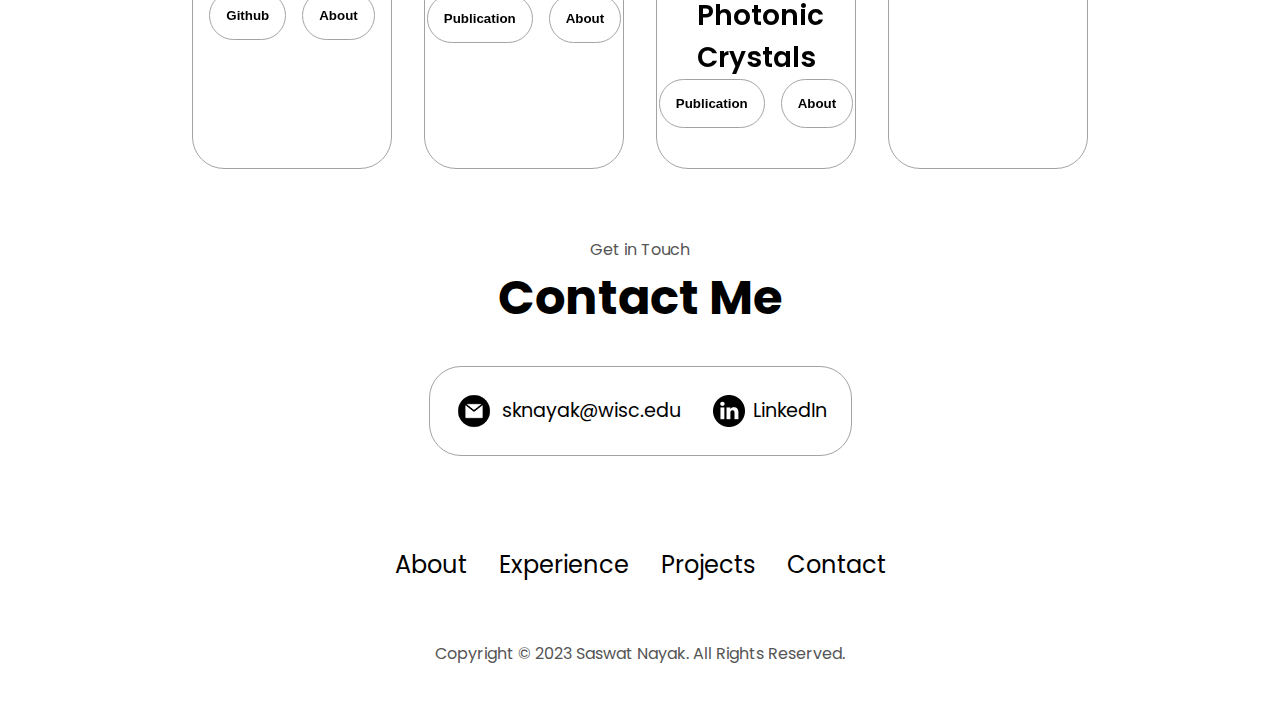
==== commit 1c57907e: "Merge branch 'main' into feature_1" ====
--- a/index.html
+++ b/index.html
@@ -431,12 +431,13 @@
                 <h2 class="experience-sub-title project-title">Design Principles of 3D Photonic Crystals</h2>
                 <div class="btn-container">
                   <button class="btn btn-color-2 project-btn" onclick="location.href='https://github.com/'">Publication</button>
+
                   <button class="btn btn-color-2 project-btn about-btn">About</button>
                 </div>
               </div>
               <!-- Back Side -->
               <div class="card-back">
-                <p>We make 2 descriptors for 3D photonic crystals, one based on local environment, and one based on topology. Analyzing the ML featurizations for these photonic structures, we use the similarities within these feature spaces as a proxy for similarity between these crystals, and derive an "atlas" for photonic crystal design. Furthermore, we extract insights from these representations to guide self-assembly processes towards scalable, robust photonics manufacturing.</p>
+                <p>We made 2 descriptors for 3D photonic crystals, one based on local environment, and one based on topology. Analyzing the ML featurizations for these photonic structures, we use the similarities within these feature spaces as a proxy for similarity between these crystals, and derive an "atlas" for photonic crystal design. Furthermore, we extract insights from these representations to guide self-assembly processes towards scalable, robust photonics manufacturing.</p>
                 <button class="btn btn-color-2 project-btn flip-back-btn">Back</button>
               </div>
             </div>
--- a/style.css
+++ b/style.css
@@ -487,3 +487,58 @@
   left: 50%;
   transform: translateX(-50%);
 }
+
+}
+
+/* HOBBIES SECTION */
+#hobbies {
+  position: relative;
+  padding-top: 4vh;
+  margin: 0 auto; /* Center the section */
+  max-width: 1200px; /* Maximum width of the section */
+}
+
+.hobbies-details-container {
+  display: flex;
+  flex-wrap: wrap; /* Allow items to wrap to the next line */
+  justify-content: center; /* Center items horizontally */
+  gap: 2rem; /* Space between items */
+}
+
+.details-container {
+  padding: 1.5rem;
+  background: white;
+  border-radius: 2rem;
+  border: 1px solid #a3a3a3;
+  text-align: center;
+  width: calc(50% - 1rem); /* Two items per row, accounting for the gap */
+  box-sizing: border-box; /* Include padding in width calculation */
+  overflow: hidden; /* Prevent content from overflowing */
+}
+
+.hobbies-sub-title {
+  margin: 1rem 0;
+  font-size: 1.5rem; /* Adjust title font size */
+}
+
+.hobby-img {
+  width: 100%; /* Make image use full container width */
+  height: auto; /* Keep aspect ratio */
+  margin-bottom: 1rem;
+}
+
+.hobby-description {
+  font-size: 1rem; /* Adjust paragraph font size */
+  height: 3rem; /* Set a fixed height for text to align items vertically */
+  overflow: hidden; /* Hide overflow text */
+  text-overflow: ellipsis; /* Add ellipsis to overflow text */
+  margin-bottom: 1rem;
+}
+
+@media (max-width: 768px) {
+  .details-container {
+    width: calc(100% - 2rem); /* One item per row on smaller screens */
+  }
+}
+
+
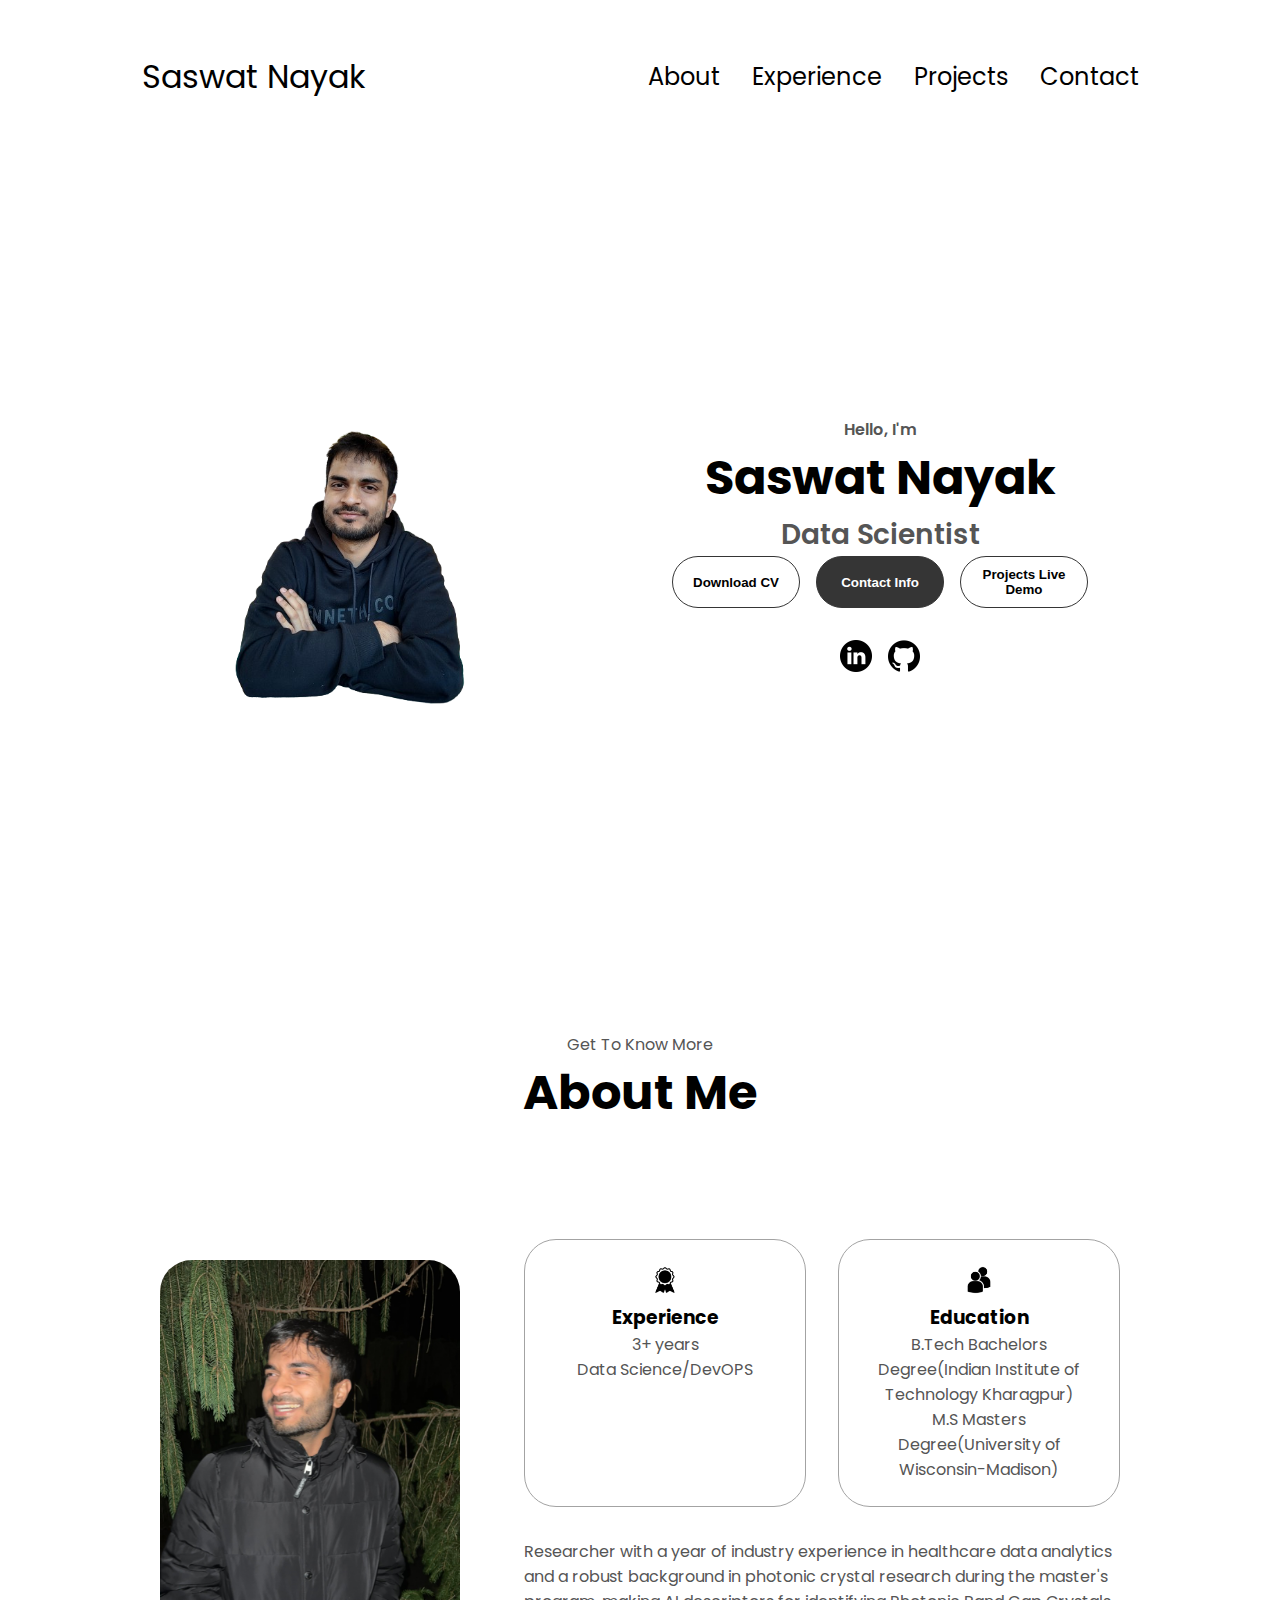
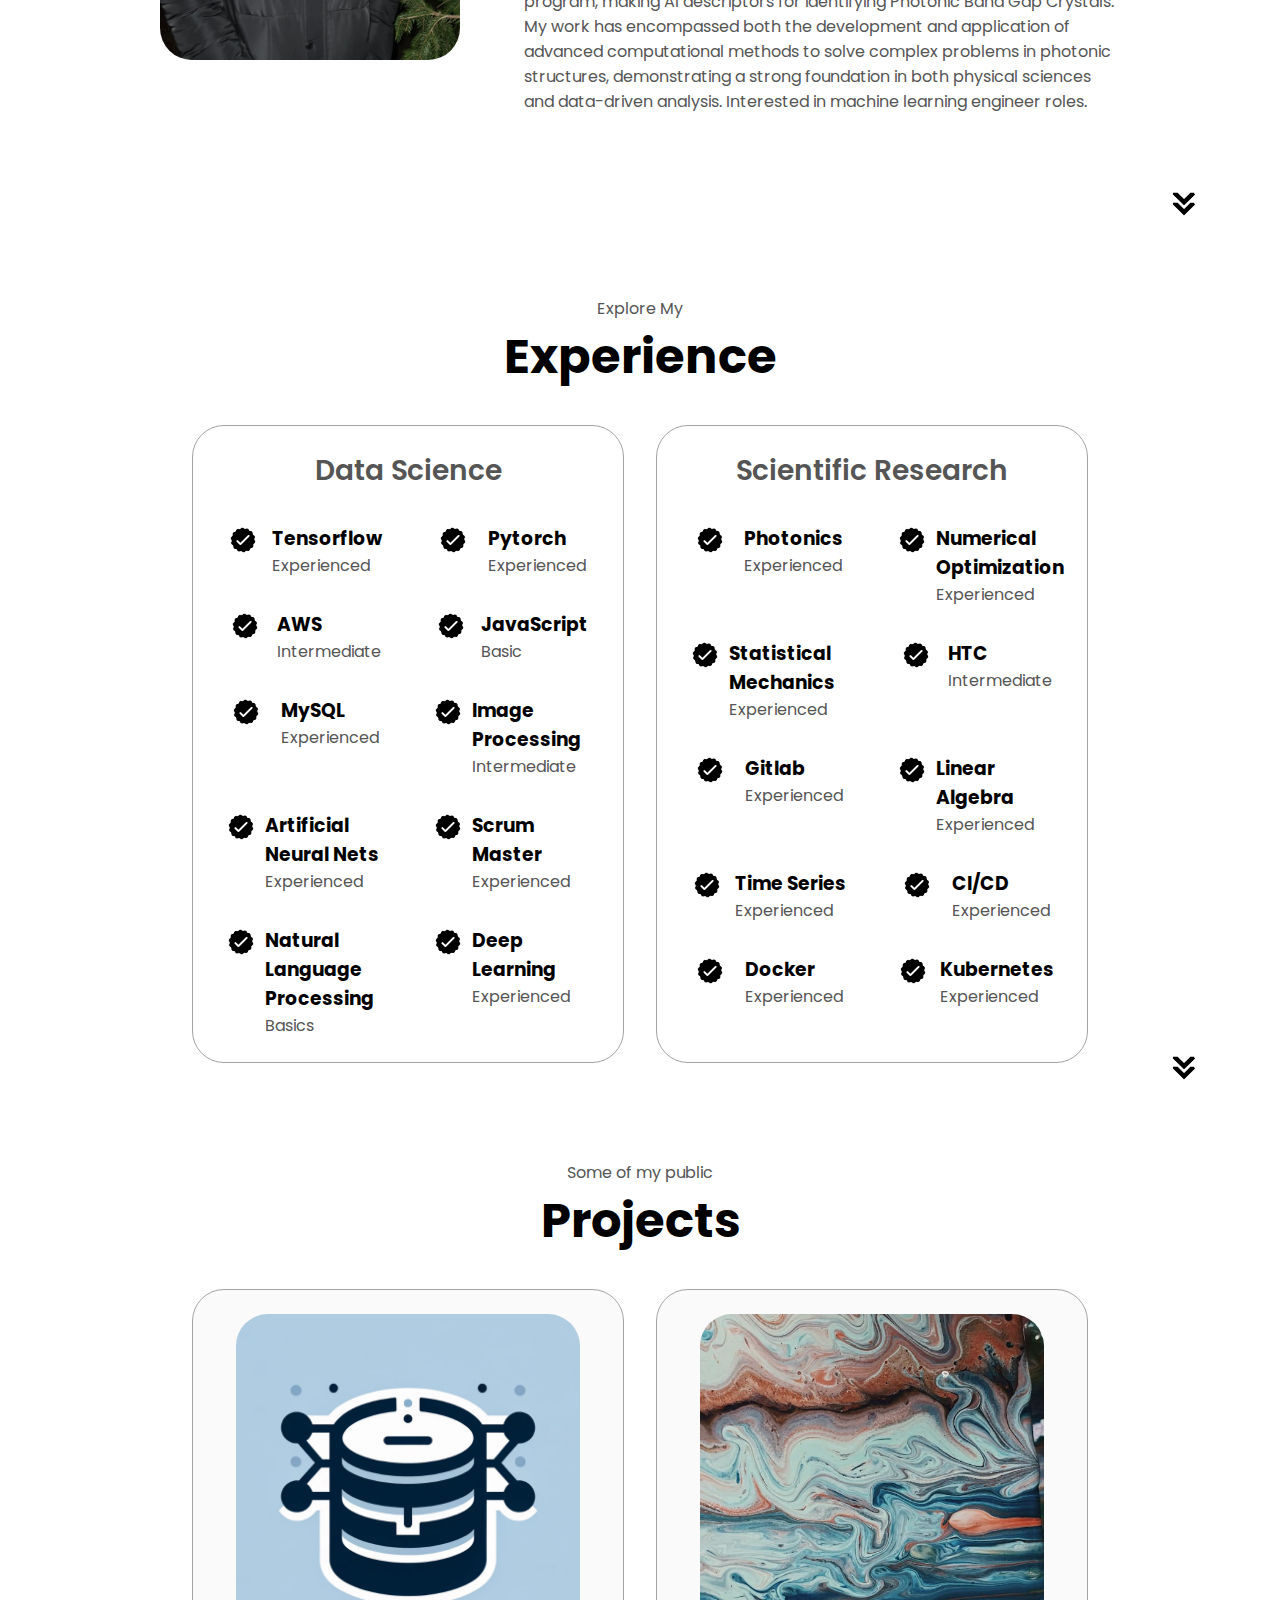
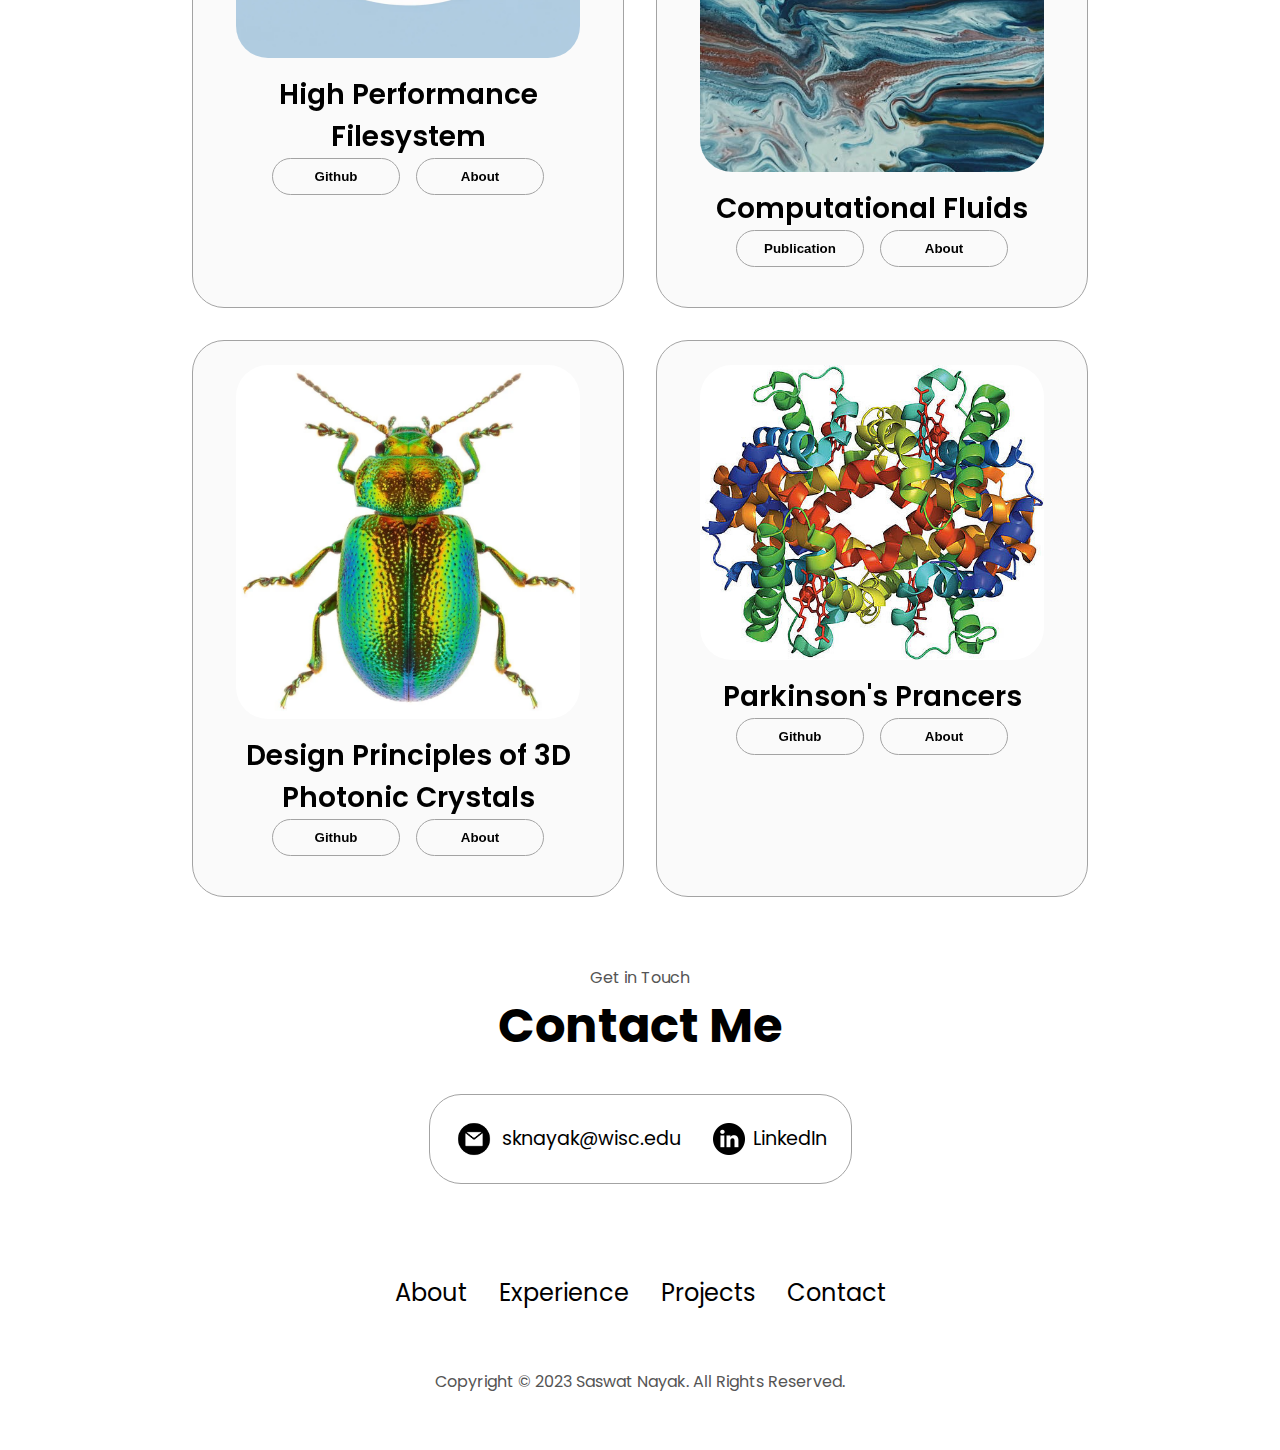
==== commit 46f283ef: "added animations,articles and code" ====
--- a/index.html
+++ b/index.html
@@ -1,15 +1,6 @@
 <!DOCTYPE html>
 <html lang="en">
   <head>
-      <!-- Google tag (gtag.js) -->
-  <script async src="https://www.googletagmanager.com/gtag/js?id=G-1Z3J92KPCK"></script>
-  <script>
-    window.dataLayer = window.dataLayer || [];
-    function gtag(){dataLayer.push(arguments);}
-    gtag('js', new Date());
-  
-    gtag('config', 'G-1Z3J92KPCK');
-  </script>
     <meta charset="UTF-8" />
     <meta http-equiv="X-UA-Compatible" content="IE=edge" />
     <meta name="viewport" content="width=device-width, initial-scale=1.0" />
@@ -60,8 +51,12 @@
           >
             Download CV
           </button>
+
           <button class="btn btn-color-1" onclick="location.href='./#contact'">
             Contact Info
+          </button>
+          <button class="btn btn-color-2" onclick="window.location.href='menu.html'">
+            Projects Live Demo
           </button>
         </div>
         <div id="socials-container">
@@ -430,8 +425,7 @@
                 <img src="./assets/project-2.png" alt="Project 1" class="project-img" /></div>
                 <h2 class="experience-sub-title project-title">Design Principles of 3D Photonic Crystals</h2>
                 <div class="btn-container">
-                  <button class="btn btn-color-2 project-btn" onclick="location.href='https://github.com/'">Publication</button>
-
+                  <button class="btn btn-color-2 project-btn" onclick="location.href='https://github.com/saswatnayak1998'">Github</button>
                   <button class="btn btn-color-2 project-btn about-btn">About</button>
                 </div>
               </div>
@@ -462,6 +456,7 @@
               </div>
             </div>
           </div>
+          
 
           
         </div>
@@ -473,6 +468,7 @@
         onclick="location.href='./#contact'"
       />
     </section>
+
     <section id="contact">
       <p class="section__text__p1">Get in Touch</p>
       <h1 class="title">Contact Me</h1>
--- a/style.css
+++ b/style.css
@@ -329,6 +329,15 @@
 
 .experience-details-container {
   display: flex;
+  flex-direction: row; /* Align project containers in a row */
+  flex-wrap: wrap; /* Allow the containers to wrap */
+  justify-content: center; /* Center the containers in the viewport */
+  gap: 2rem; /* Add some space between the project containers */
+  max-width: 100%; /* Ensure the container does not exceed the width of the viewport */
+  padding: 0 2rem; /* Add padding on the left and right */
+}
+.experience-details-container2 {
+  display: listitem;
   flex-direction: row; /* Align project containers in a row */
   flex-wrap: wrap; /* Allow the containers to wrap */
   justify-content: center; /* Center the containers in the viewport */
@@ -487,58 +496,54 @@
   left: 50%;
   transform: translateX(-50%);
 }
-
-}
-
-/* HOBBIES SECTION */
-#hobbies {
-  position: relative;
-  padding-top: 4vh;
-  margin: 0 auto; /* Center the section */
-  max-width: 1200px; /* Maximum width of the section */
-}
-
-.hobbies-details-container {
-  display: flex;
-  flex-wrap: wrap; /* Allow items to wrap to the next line */
-  justify-content: center; /* Center items horizontally */
-  gap: 2rem; /* Space between items */
-}
-
-.details-container {
-  padding: 1.5rem;
-  background: white;
-  border-radius: 2rem;
-  border: 1px solid #a3a3a3;
-  text-align: center;
-  width: calc(50% - 1rem); /* Two items per row, accounting for the gap */
-  box-sizing: border-box; /* Include padding in width calculation */
-  overflow: hidden; /* Prevent content from overflowing */
-}
-
-.hobbies-sub-title {
-  margin: 1rem 0;
-  font-size: 1.5rem; /* Adjust title font size */
-}
-
-.hobby-img {
-  width: 100%; /* Make image use full container width */
-  height: auto; /* Keep aspect ratio */
-  margin-bottom: 1rem;
-}
-
-.hobby-description {
-  font-size: 1rem; /* Adjust paragraph font size */
-  height: 3rem; /* Set a fixed height for text to align items vertically */
-  overflow: hidden; /* Hide overflow text */
-  text-overflow: ellipsis; /* Add ellipsis to overflow text */
-  margin-bottom: 1rem;
-}
-
-@media (max-width: 768px) {
-  .details-container {
-    width: calc(100% - 2rem); /* One item per row on smaller screens */
-  }
-}
-
-
+.text-container_2 {
+  margin-left: 20px; /* Adjust the value as needed */
+  padding:20px; /* If you also want to add some padding */
+  /* Other styles like font can be added here if needed */
+  font-size: 25px; /* Example font size */
+}
+.content-wrapper {
+  display: flex;
+  flex-wrap: wrap;
+  justify-content: space-between;
+}
+
+.text-article {
+  width: 100%; /* Text takes 75% width */
+  margin-left: 40px;
+  /* Add padding, font size, etc., as necessary */
+}
+
+.video-container {
+  width: 250%; /* Set the width as desired */
+  height: auto; /* Set the height as desired */
+  display: flex; /* Use flexbox for alignment */
+  flex-direction: column; /* Stack items vertically */
+  align-items: center; /* Center items on the cross axis */
+  justify-content: center; /* Center items on the main axis */
+  margin: auto; /* Center the container itself */
+}
+
+.video-container video {
+  max-width: 100%; /* Make the video responsive */
+  height: auto; /* Maintain aspect ratio */
+  margin-bottom: 20px; /* Space between the video and the button */
+  margin-right: 20px;
+}
+
+.btn {
+  /* Additional button styling if needed */
+  cursor: pointer;
+  padding: 10px 20px; /* Button padding */
+  /* Add other styles like background-color, color, border, etc. */
+}
+
+/* Add this if you haven't styled .btn-color-1 class yet */
+.btn-color-1 {
+  /* Add styles for color and background or use a class that's already defined */
+}
+
+video {
+  width: 100%; /* Ensure video is responsive within its container */
+  height: auto; /* Maintain aspect ratio */
+}--- a/mediaqueries.css
+++ b/mediaqueries.css
@@ -100,4 +100,5 @@
   .text-container {
     text-align: justify;
   }
+  
 }
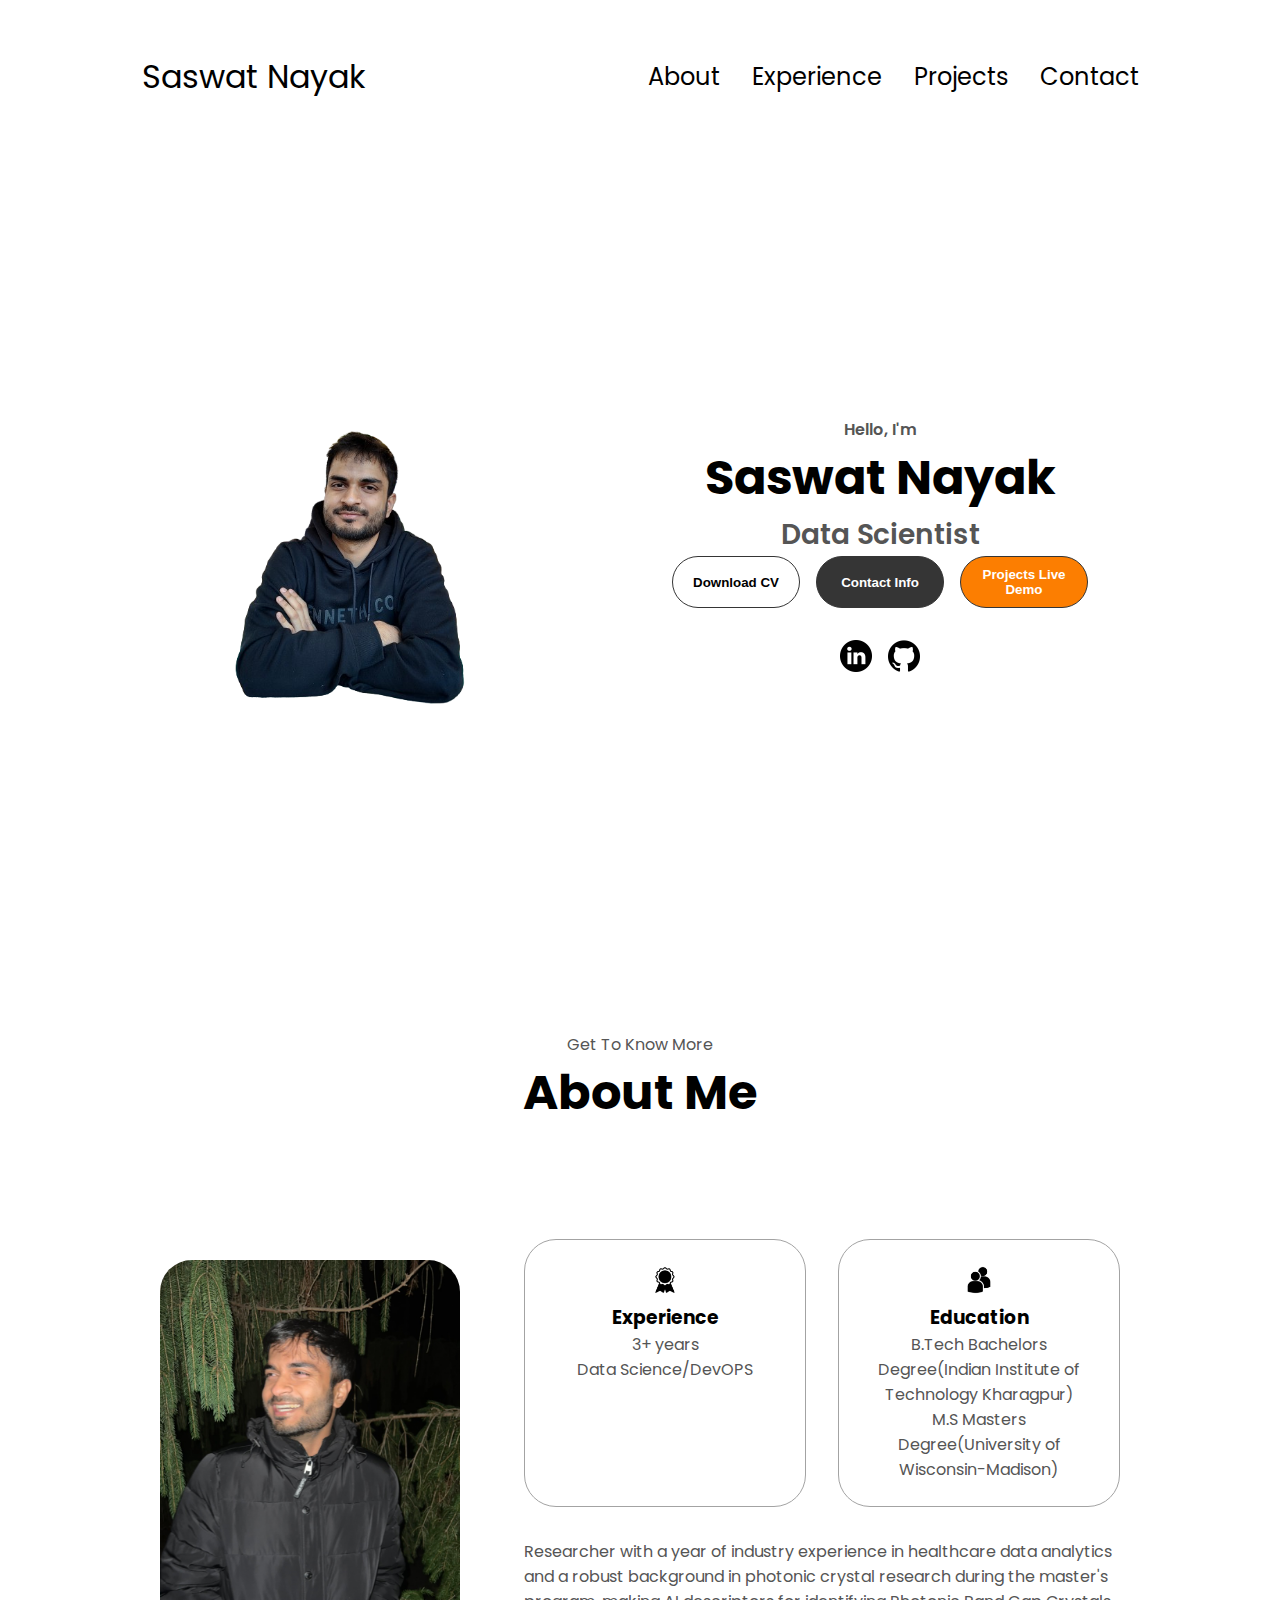
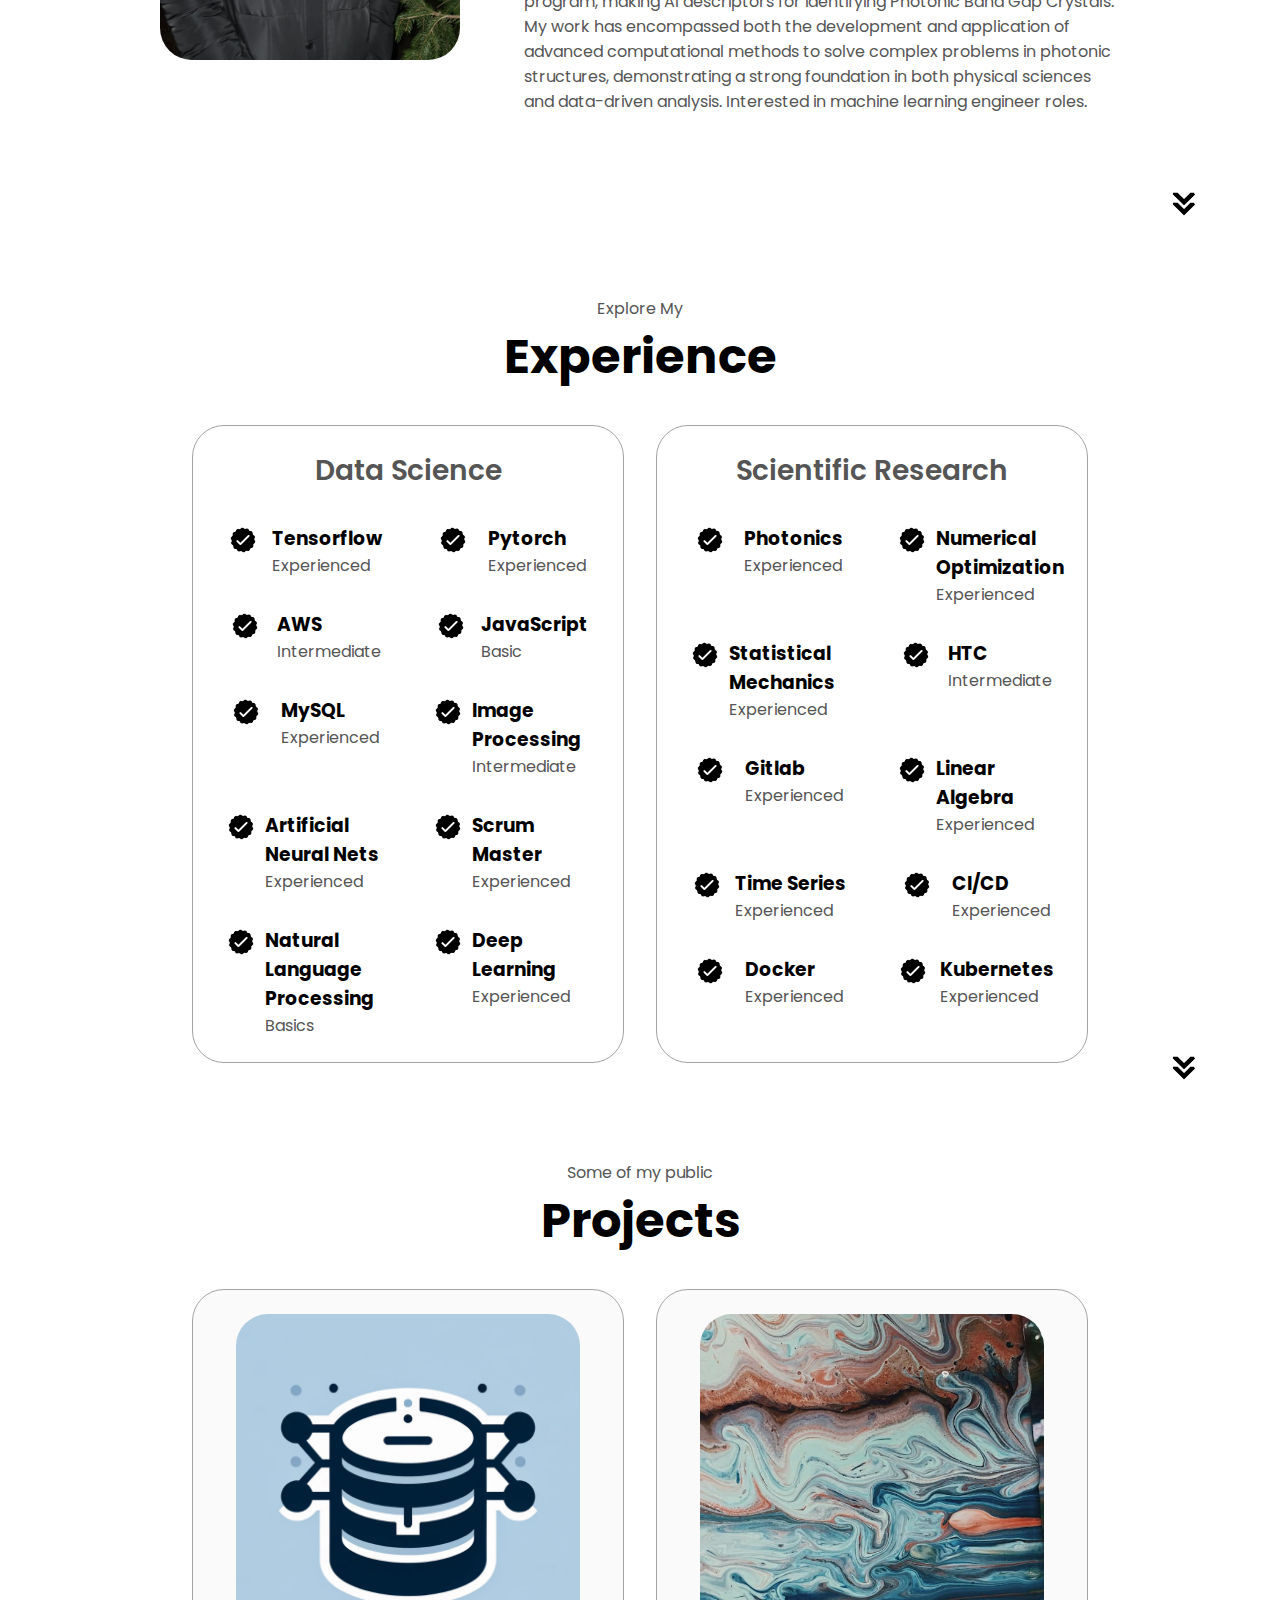
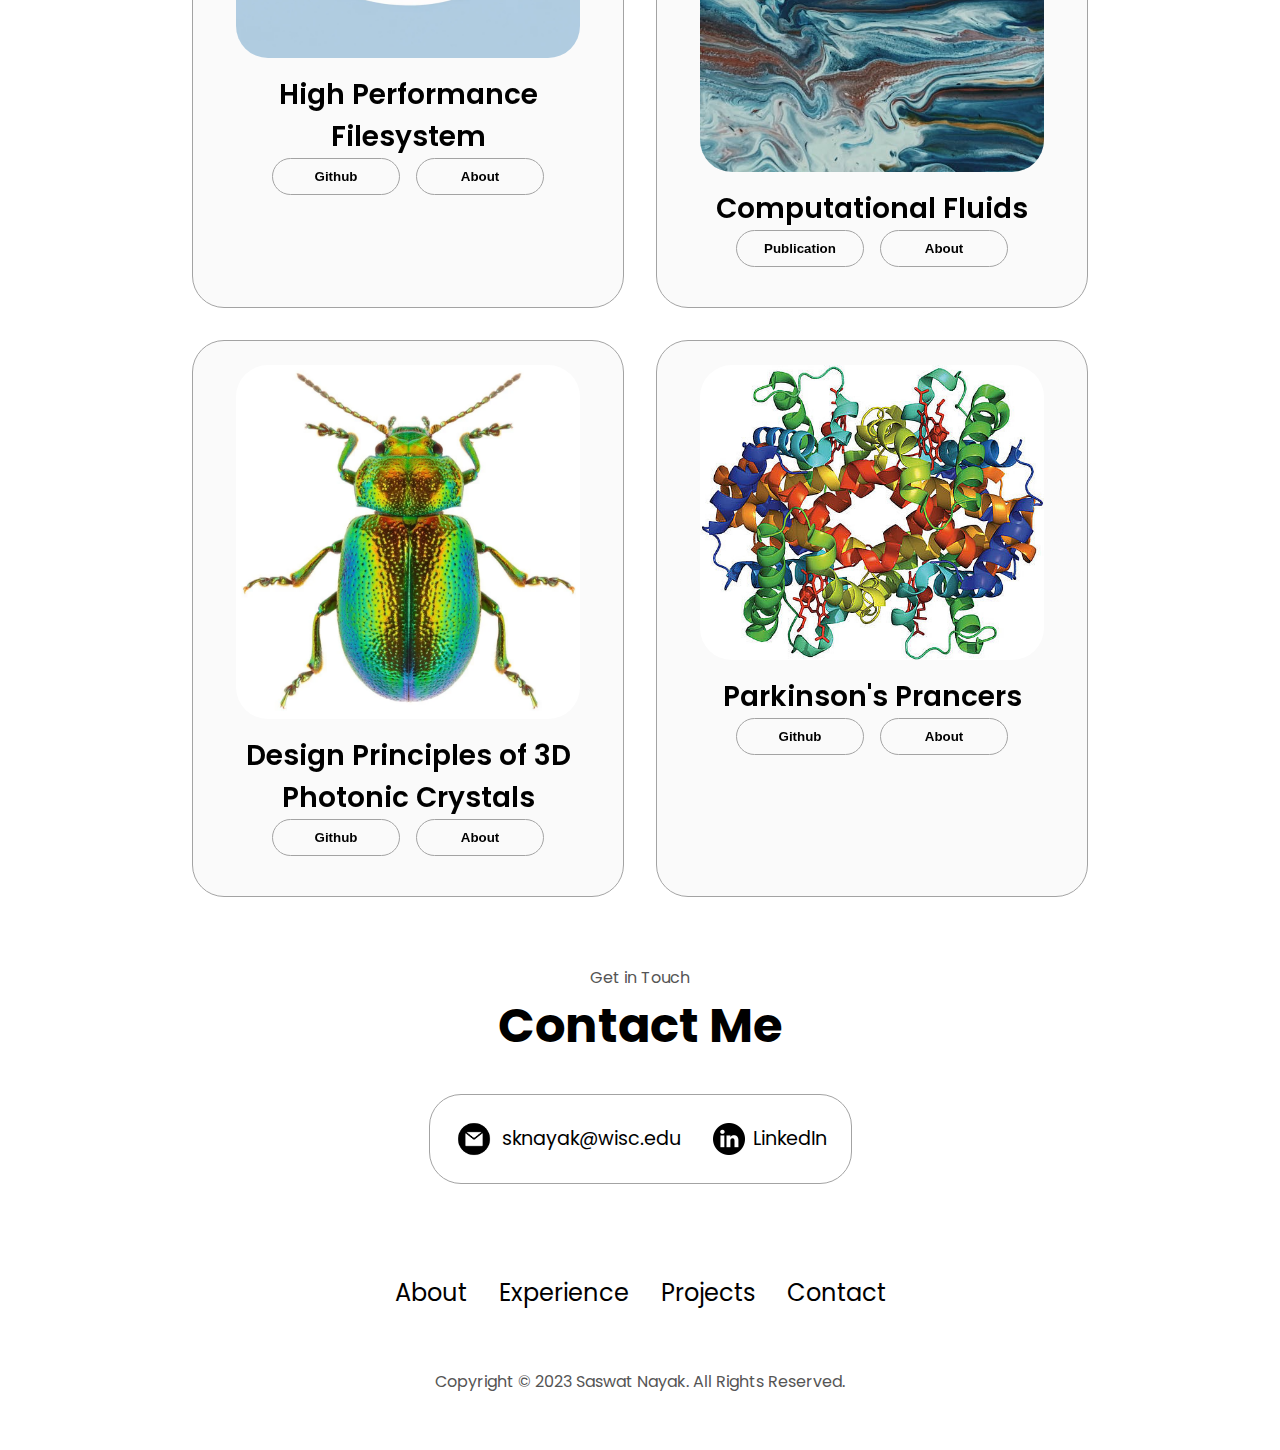
==== commit 37b6008e: "changed color" ====
--- a/index.html
+++ b/index.html
@@ -55,7 +55,7 @@
           <button class="btn btn-color-1" onclick="location.href='./#contact'">
             Contact Info
           </button>
-          <button class="btn btn-color-2" onclick="window.location.href='menu.html'">
+          <button class="btn btn-color-3" onclick="window.location.href='menu.html'">
             Projects Live Demo
           </button>
         </div>
--- a/style.css
+++ b/style.css
@@ -230,12 +230,14 @@
 }
 
 .btn-color-1,
-.btn-color-2 {
+.btn-color-2,
+.btn-color-3 {
   border: rgb(53, 53, 53) 0.1rem solid;
 }
 
 .btn-color-1:hover,
-.btn-color-2:hover {
+.btn-color-2:hover,
+.btn-color-3:hover {
   cursor: pointer;
 }
 
@@ -245,8 +247,17 @@
   color: white;
 }
 
+.btn-color-3 {
+  background: rgb(252, 126, 1);
+  color: white;
+}
+
+
 .btn-color-1:hover {
   background: rgb(0, 0, 0);
+}
+.btn-color-3:hover {
+  background: rgb(248, 2, 2);
 }
 
 .btn-color-2 {
@@ -515,13 +526,15 @@
 }
 
 .video-container {
-  width: 250%; /* Set the width as desired */
+  max-width:fit-content;
+  width: 100%; /* Set the width as desired */
   height: auto; /* Set the height as desired */
   display: flex; /* Use flexbox for alignment */
   flex-direction: column; /* Stack items vertically */
   align-items: center; /* Center items on the cross axis */
   justify-content: center; /* Center items on the main axis */
   margin: auto; /* Center the container itself */
+  margin-bottom:20px;
 }
 
 .video-container video {
@@ -539,8 +552,8 @@
 }
 
 /* Add this if you haven't styled .btn-color-1 class yet */
-.btn-color-1 {
-  /* Add styles for color and background or use a class that's already defined */
+.header-learning{
+  margin-left:40px;
 }
 
 video {
--- a/mediaqueries.css
+++ b/mediaqueries.css
@@ -101,4 +101,4 @@
     text-align: justify;
   }
   
-}
+}